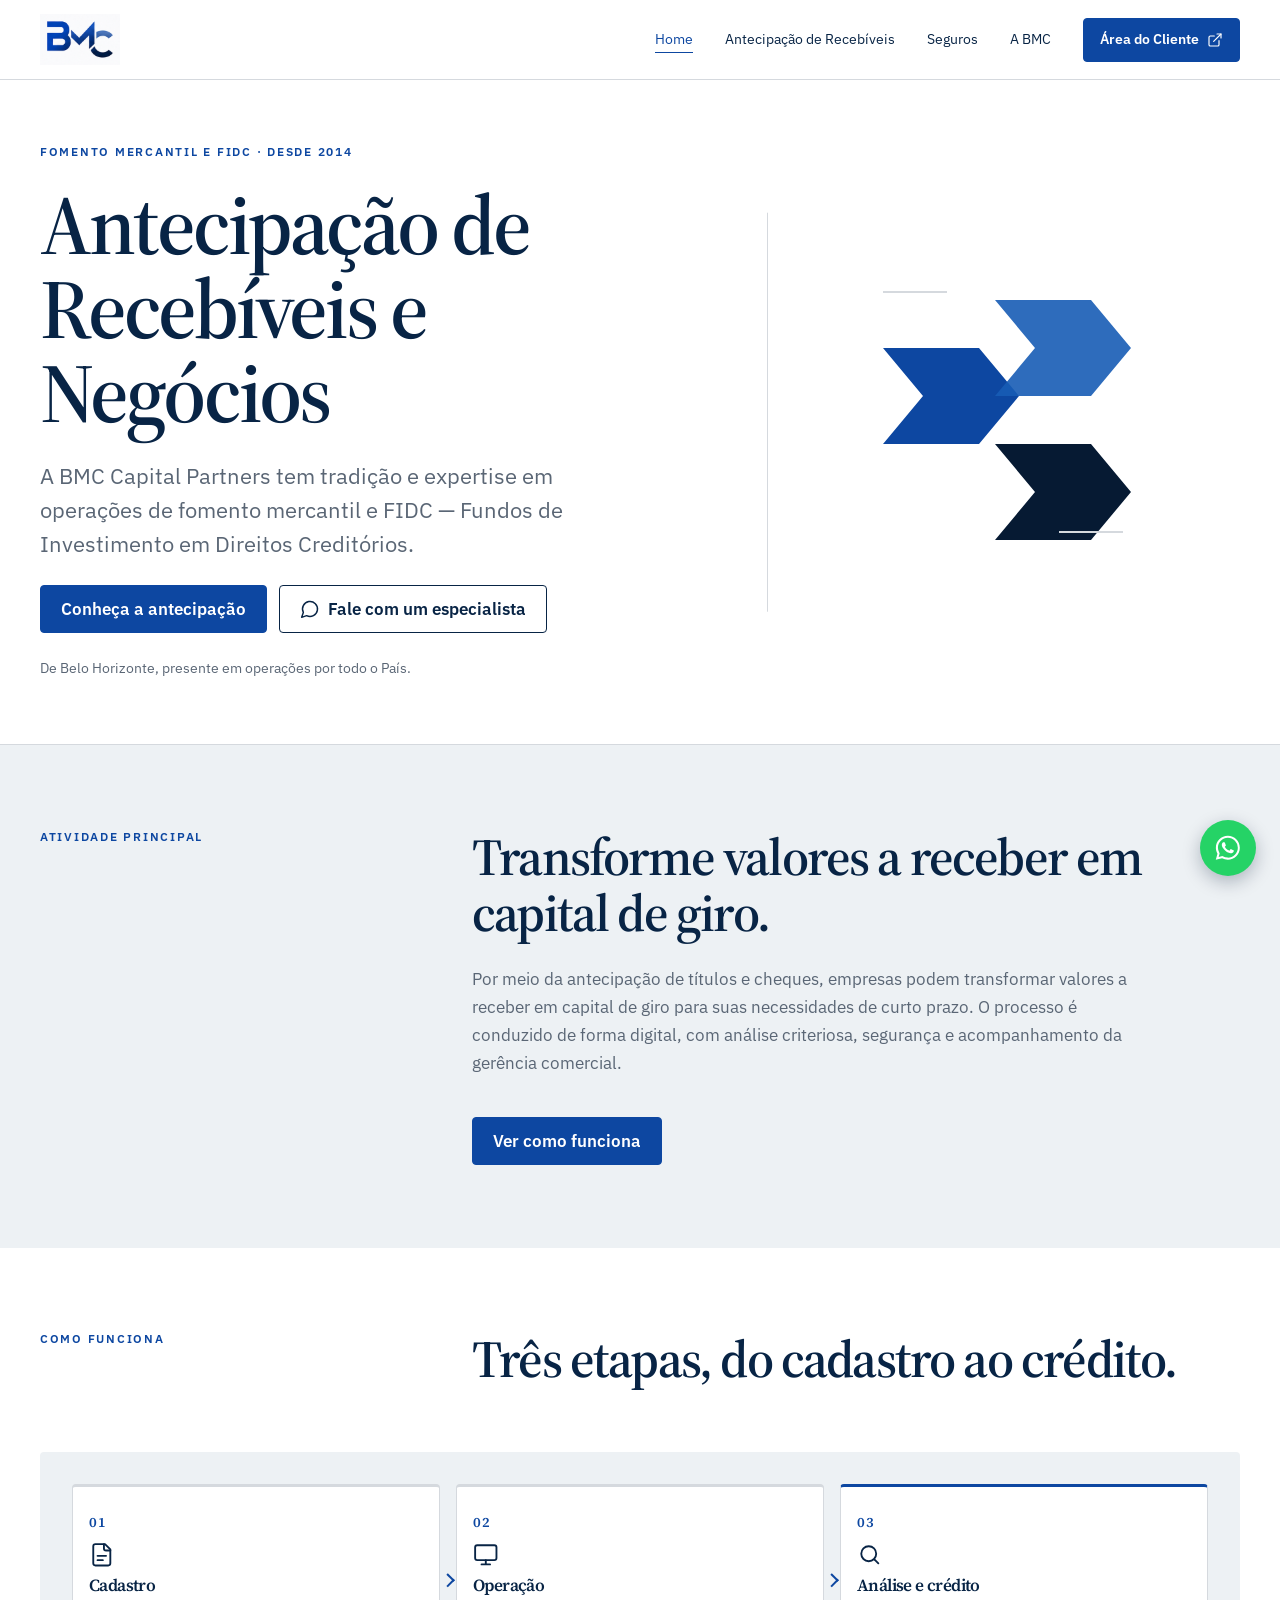
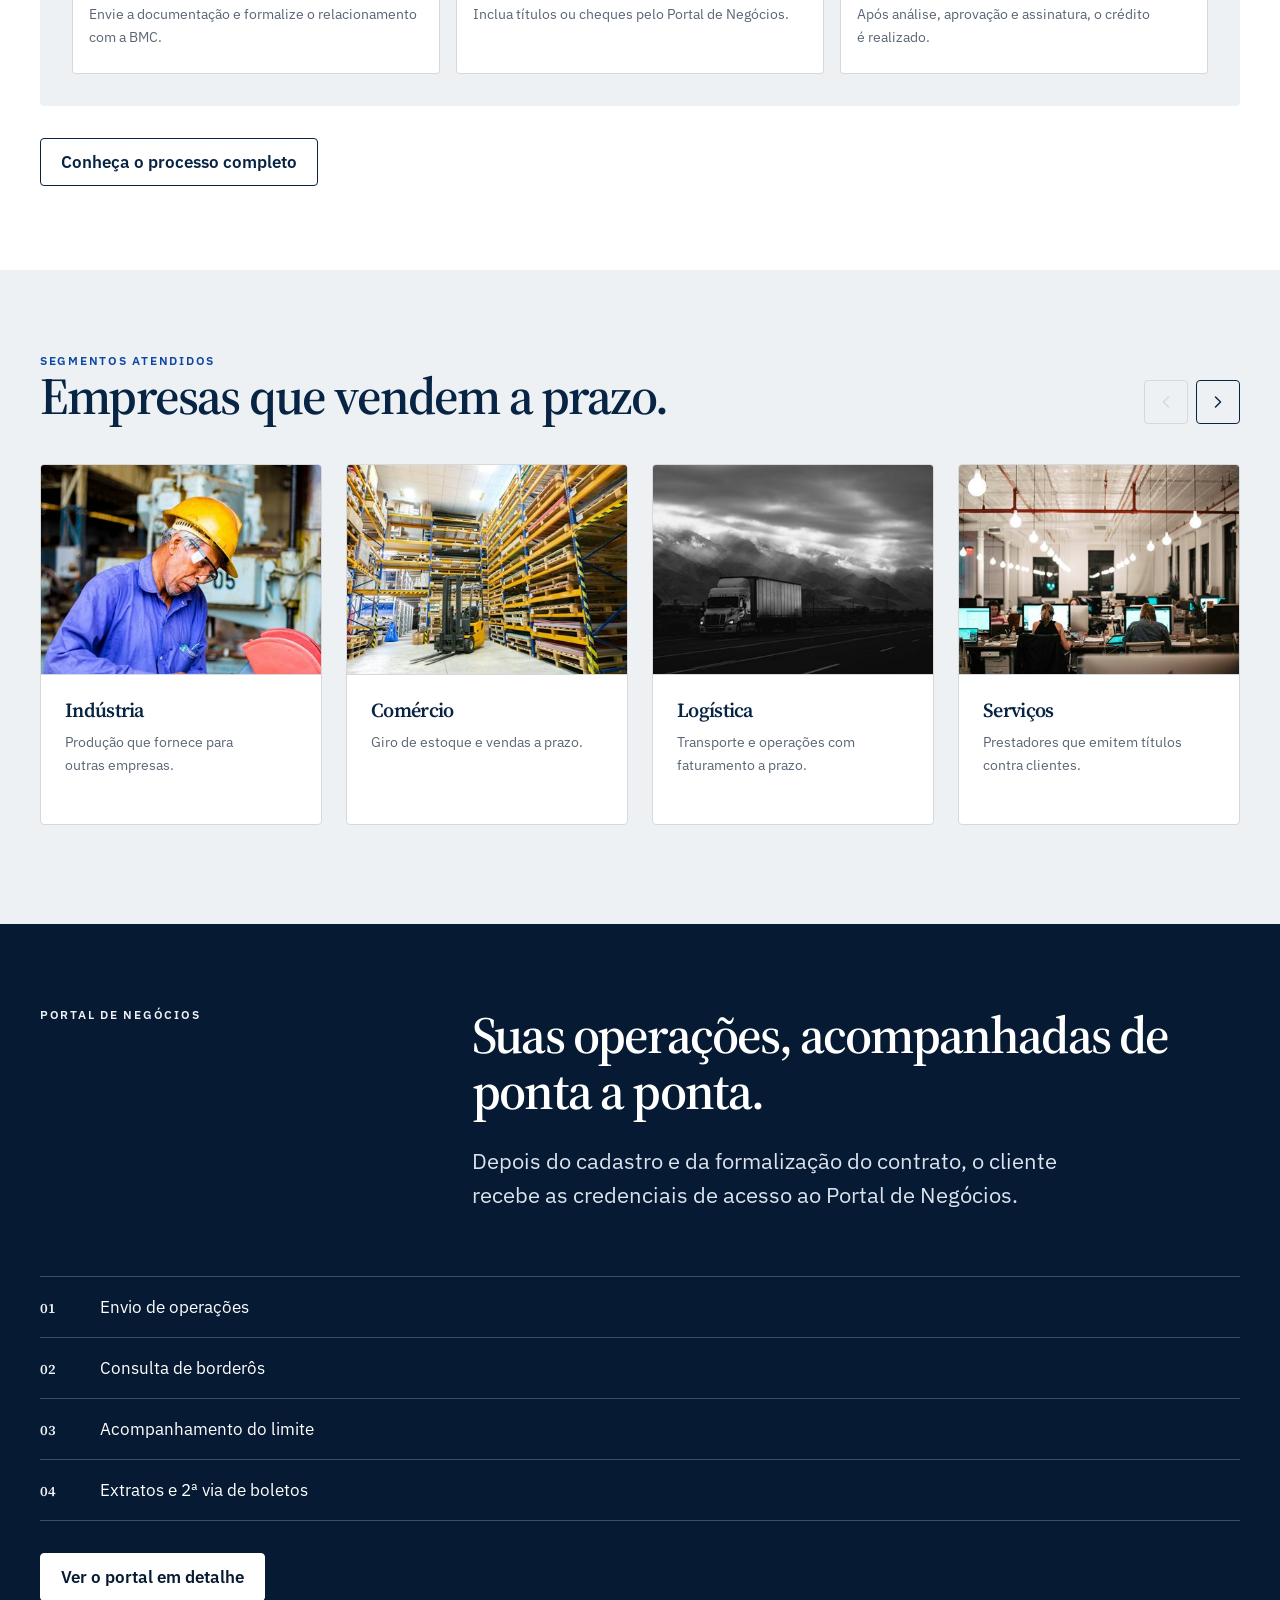
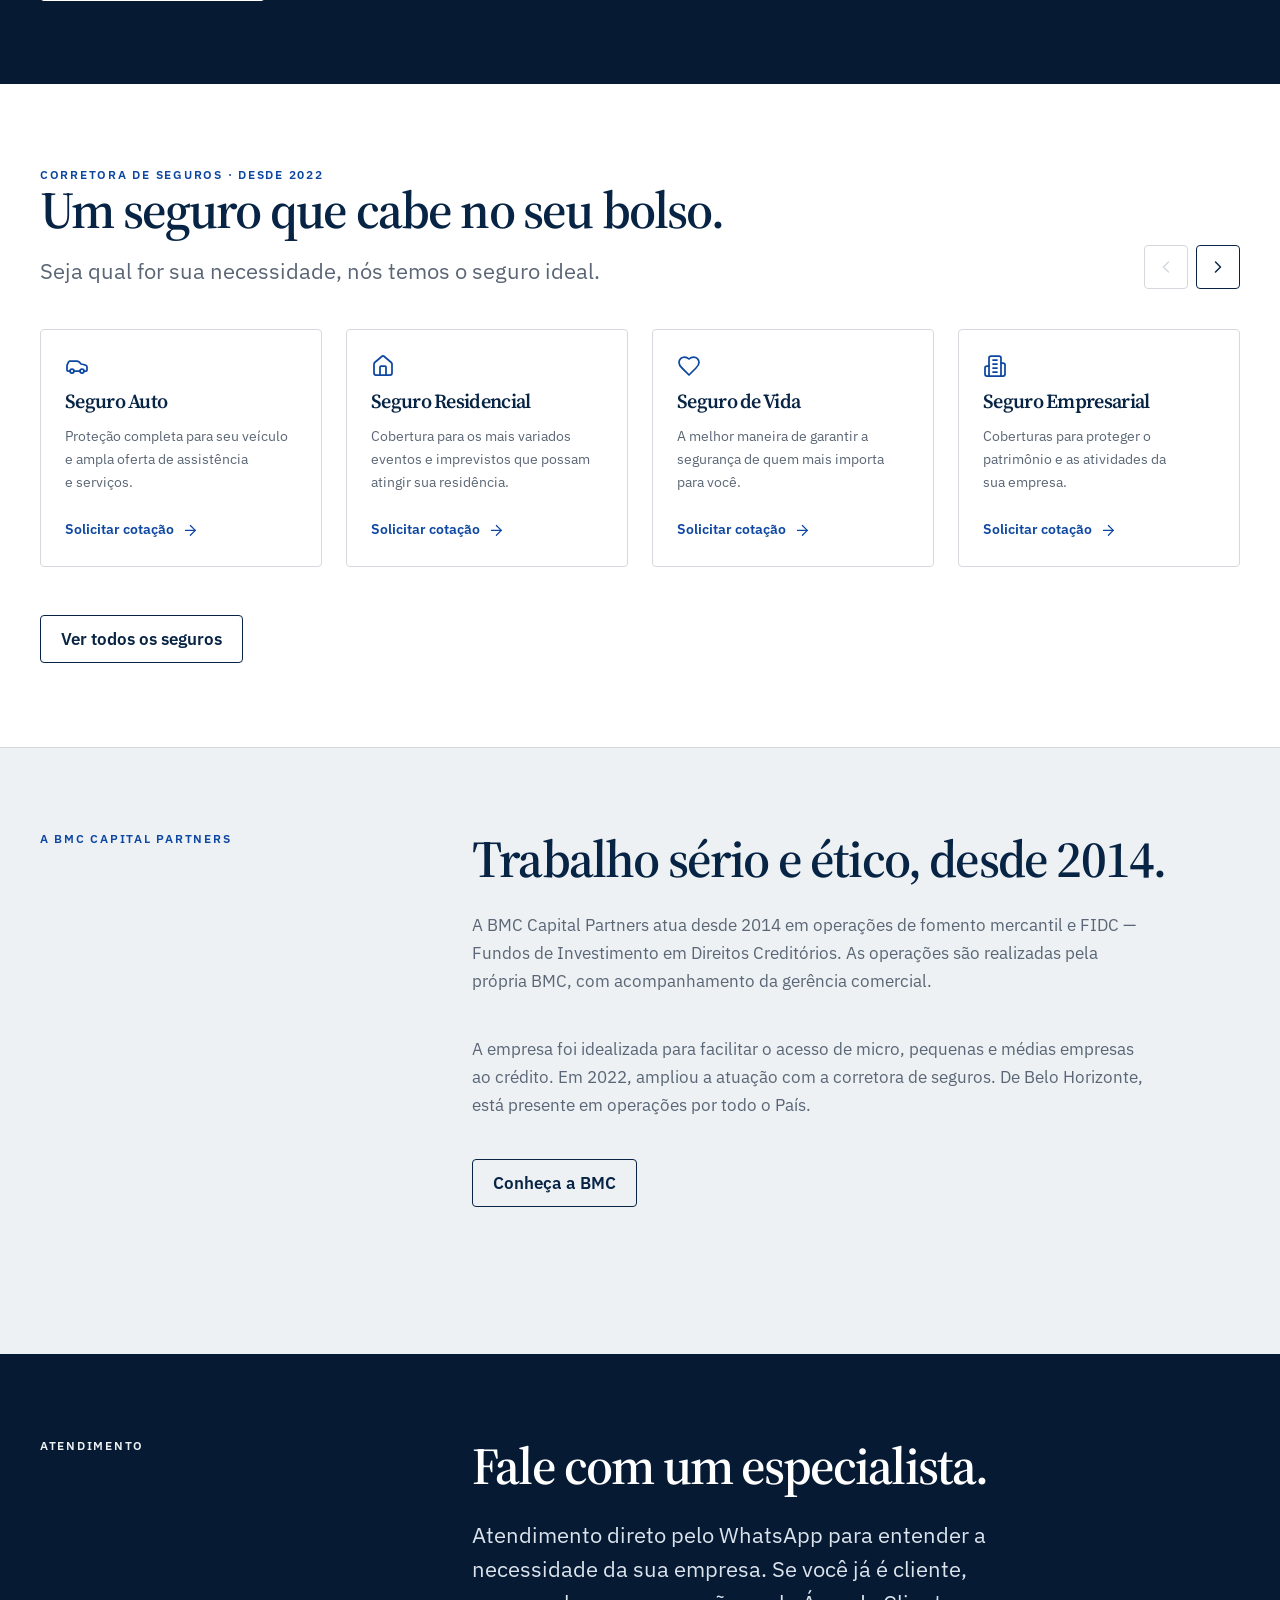
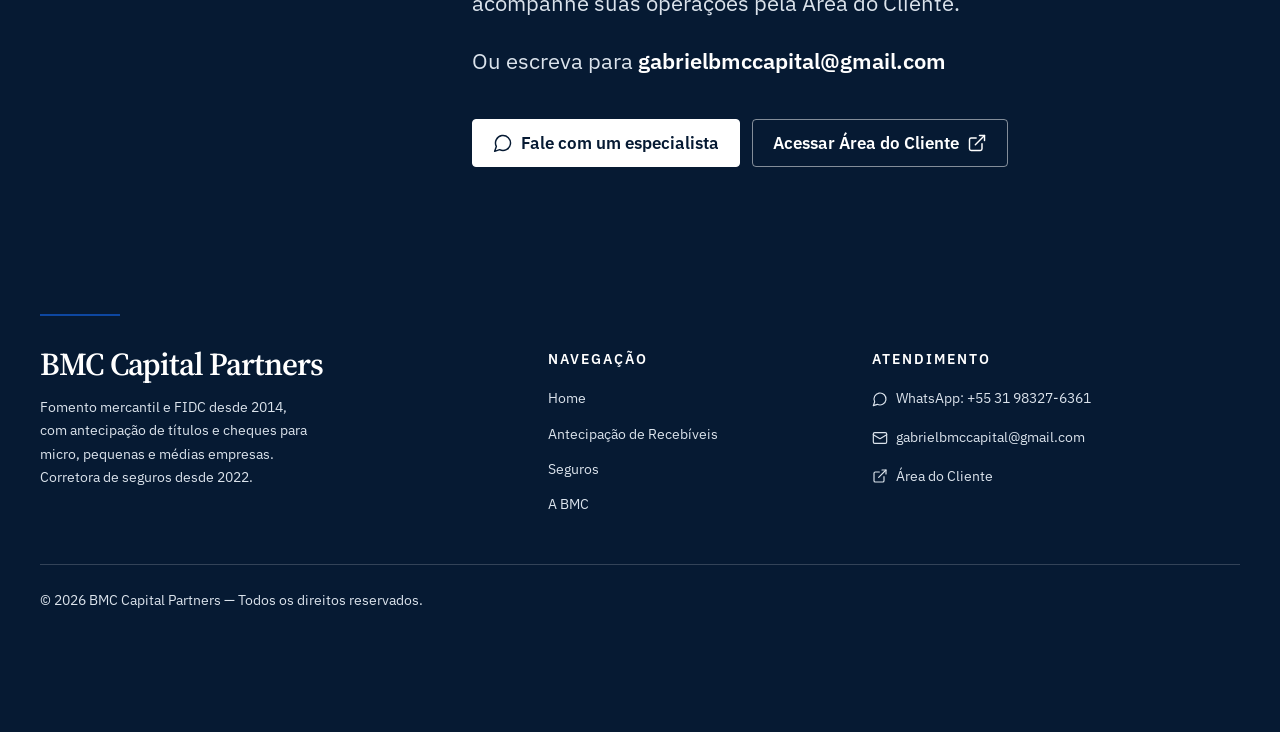
==== public/index.html @ e32be800 "refactor: remove 124 regras de CSS sem uso Remove regras cujos seletores so usam classes ausentes do" ====
<!doctype html>
<html lang="pt-BR">
<head>
  <meta charset="utf-8">
  <meta name="viewport" content="width=device-width, initial-scale=1">
  <title>BMC Capital Partners — Antecipação de Recebíveis e Seguros</title>
  <meta name="description" content="A BMC Capital Partners atua desde 2014 em fomento mercantil e FIDC. Antecipe títulos e cheques e transforme valores a receber em capital de giro, com processo digital e análise criteriosa.">
  <meta name="theme-color" content="#061A33">
  <link rel="canonical" href="https://bmccapital.com.br/">
  <meta property="og:site_name" content="BMC Capital Partners">
  <meta property="og:type" content="website">
  <meta property="og:locale" content="pt_BR">
  <meta property="og:title" content="BMC Capital Partners — Antecipação de Recebíveis e Seguros">
  <meta property="og:description" content="Antecipação de títulos e cheques para transformar valores a receber em capital de giro, com processo digital e análise criteriosa.">
  <meta property="og:url" content="https://bmccapital.com.br/">
  <link rel="icon" href="/assets/images/favicon/favicon.ico" sizes="48x48">
  <link rel="icon" type="image/png" sizes="32x32" href="/assets/images/favicon/favicon-32x32.png">
  <link rel="icon" type="image/png" sizes="16x16" href="/assets/images/favicon/favicon-16x16.png">
  <link rel="apple-touch-icon" href="/assets/images/favicon/apple-touch-icon.png">
  <link rel="manifest" href="/assets/images/favicon/site.webmanifest">
  <link rel="preconnect" href="https://fonts.googleapis.com">
  <link rel="preconnect" href="https://fonts.gstatic.com" crossorigin>
  <link rel="stylesheet" href="https://fonts.googleapis.com/css2?family=IBM+Plex+Sans:wght@400;500;600&family=Source+Serif+4:opsz,wght@8..60,400;8..60,500;8..60,600&display=swap">
  <link rel="stylesheet" href="/assets/css/styles.css?v=af0aa97b">
  <script src="/assets/js/main.js?v=b581f26b" defer></script>
</head>
<body>
  <a class="pular-link" href="#conteudo">Pular para o conteúdo</a>

  <header class="bmc-header">
    <div class="bmc-container bmc-header__inner">
      <a class="bmc-header__logo" href="/">
        <img src="/assets/images/bmc-logo.png" alt="BMC Capital Partners — página inicial" width="245" height="156">
      </a>
      <button class="bmc-menu-toggle" type="button" aria-expanded="false" aria-controls="menu-principal">
        <svg class="bmc-icon bmc-icon--menu" viewBox="0 0 24 24" aria-hidden="true"><path d="M4 6h16"/><path d="M4 12h16"/><path d="M4 18h16"/></svg>
        <svg class="bmc-icon bmc-icon--fechar" viewBox="0 0 24 24" aria-hidden="true"><path d="M18 6 6 18"/><path d="m6 6 12 12"/></svg>
        Menu
      </button>
      <nav class="bmc-nav" id="menu-principal" aria-label="Navegação principal">
        <ul>
          <li><a class="bmc-nav__link" href="/" aria-current="page">Home</a></li>
          <li><a class="bmc-nav__link" href="/antecipacao-de-recebiveis">Antecipação de Recebíveis</a></li>
          <li><a class="bmc-nav__link" href="/corretora-seguros">Seguros</a></li>
          <li><a class="bmc-nav__link" href="/quem-somos">A BMC</a></li>
        </ul>
        <a class="bmc-button bmc-button--small" href="https://www.difactweb.com.br/difactwebV1/#/290/350/login" target="_blank" rel="noopener noreferrer">
          Área do Cliente
          <svg class="bmc-icon" viewBox="0 0 24 24" aria-hidden="true" style="width:1rem;height:1rem"><path d="M15 3h6v6"/><path d="M10 14 21 3"/><path d="M18 13v6a2 2 0 0 1-2 2H5a2 2 0 0 1-2-2V8a2 2 0 0 1 2-2h6"/></svg>
          <span class="sr-only">(abre em nova guia — sistema externo DiFactWeb)</span>
        </a>
      </nav>
    </div>
  </header>

  <main id="conteudo">

    <!-- 1. Hero -->
    <section class="bmc-hero bmc-hero--tipografico" aria-labelledby="titulo-hero">
      <div class="bmc-container">
        <div class="bmc-hero__grid">
          <div class="bmc-hero__copy">
            <p class="bmc-eyebrow">Fomento mercantil e FIDC · desde 2014</p>
            <h1 class="bmc-display" id="titulo-hero">Antecipação de Recebíveis e Negócios</h1>
            <p class="bmc-lead">
              A BMC Capital Partners tem tradição e expertise em operações de fomento
              mercantil e FIDC — Fundos de Investimento em Direitos Creditórios.
            </p>
            <div class="bmc-actions">
              <a class="bmc-button" href="/antecipacao-de-recebiveis">Conheça a antecipação</a>
              <a class="bmc-button bmc-button--secondary" href="https://wa.me/5531983276361?text=Ol%C3%A1%2C%20vim%20pelo%20site%20da%20BMC%20Capital%20Partners%20e%20gostaria%20de%20falar%20com%20um%20especialista." target="_blank" rel="noopener noreferrer">
                <svg class="bmc-icon bmc-button__icon" viewBox="0 0 24 24" aria-hidden="true"><path d="M7.9 20A9 9 0 1 0 4 16.1L2 22Z"/></svg>
                Fale com um especialista
                <span class="sr-only">(abre em nova guia — WhatsApp)</span>
              </a>
            </div>
            <p class="bmc-hero__note">De Belo Horizonte, presente em operações por todo o País.</p>
          </div>

          <div class="bmc-hero__marca" aria-hidden="true">
            <svg viewBox="0 0 320 320" fill="none" xmlns="http://www.w3.org/2000/svg">
              <path d="M40 96h96l40 48-40 48H40l40-48z" fill="#0d47a1"/>
              <path d="M152 48h96l40 48-40 48h-96l40-48z" fill="#185db5" opacity=".9"/>
              <path d="M152 192h96l40 48-40 48h-96l40-48z" fill="#061a33"/>
              <path d="M40 40h64" stroke="#d5d9de" stroke-width="2"/>
              <path d="M216 280h64" stroke="#d5d9de" stroke-width="2"/>
            </svg>
          </div>
        </div>
      </div>
    </section>

    <!-- 3. Apresentação principal da antecipação -->
    <section class="bmc-section bmc-section--paper" aria-labelledby="titulo-antecipacao">
      <div class="bmc-container">
        <div class="bmc-section__intro bmc-anima" style="margin-bottom:0">
          <p class="bmc-eyebrow">Atividade principal</p>
          <div>
            <h2 class="bmc-title" id="titulo-antecipacao">Transforme valores a receber em capital de giro.</h2>
            <p class="bmc-copy">
              Por meio da antecipação de títulos e cheques, empresas podem transformar
              valores a receber em capital de giro para suas necessidades de curto prazo.
              O processo é conduzido de forma digital, com análise criteriosa, segurança
              e acompanhamento da gerência comercial.
            </p>
            <div class="bmc-actions" style="margin-top: var(--bmc-space-4)">
              <a class="bmc-button" href="/antecipacao-de-recebiveis">Ver como funciona</a>
            </div>
          </div>
        </div>
      </div>
    </section>

    <!-- 4. Como funciona, em três etapas -->
    <section class="bmc-section" aria-labelledby="titulo-como">
      <div class="bmc-container">
        <div class="bmc-section__intro">
          <p class="bmc-eyebrow">Como funciona</p>
          <div>
            <h2 class="bmc-title" id="titulo-como">Três etapas, do cadastro ao crédito.</h2>
          </div>
        </div>

        <ol class="bmc-fluxo bmc-fluxo--tres bmc-anima">
          <li class="bmc-fluxo__etapa">
            <span class="bmc-fluxo__num">01</span>
            <svg class="bmc-icon" viewBox="0 0 24 24" aria-hidden="true"><path d="M14 2v4a2 2 0 0 0 2 2h4"/><path d="M15 2H6a2 2 0 0 0-2 2v16a2 2 0 0 0 2 2h12a2 2 0 0 0 2-2V7z"/><path d="M8 13h8M8 17h5"/></svg>
            <h3>Cadastro</h3>
            <p>Envie a documentação e formalize o relacionamento com a BMC.</p>
          </li>
          <li class="bmc-fluxo__etapa">
            <span class="bmc-fluxo__num">02</span>
            <svg class="bmc-icon" viewBox="0 0 24 24" aria-hidden="true"><rect width="20" height="14" x="2" y="3" rx="2"/><path d="M8 21h8M12 17v4"/></svg>
            <h3>Operação</h3>
            <p>Inclua títulos ou cheques pelo Portal de Negócios.</p>
          </li>
          <li class="bmc-fluxo__etapa">
            <span class="bmc-fluxo__num">03</span>
            <svg class="bmc-icon" viewBox="0 0 24 24" aria-hidden="true"><circle cx="11" cy="11" r="7"/><path d="m20 20-3.5-3.5"/></svg>
            <h3>Análise e crédito</h3>
            <p>Após análise, aprovação e assinatura, o crédito é realizado.</p>
          </li>
        </ol>

        <div class="bmc-actions bmc-anima bmc-anima--d1" style="margin-top: var(--bmc-space-8)">
          <a class="bmc-button bmc-button--secondary" href="/antecipacao-de-recebiveis">Conheça o processo completo</a>
        </div>
      </div>
    </section>

    <!-- 5. Segmentos atendidos -->
    <section class="bmc-section bmc-section--mist" aria-labelledby="titulo-segmentos">
      <div class="bmc-container">
        <div class="bmc-carrossel" data-carrossel>
          <div class="bmc-carrossel__topo">
            <div>
              <p class="bmc-eyebrow">Segmentos atendidos</p>
              <h2 class="bmc-title" id="titulo-segmentos">Empresas que vendem a prazo.</h2>
            </div>
            <div class="bmc-carrossel__controles">
              <button class="bmc-carrossel__btn" type="button" data-carrossel-anterior aria-label="Segmentos anteriores">
                <svg class="bmc-icon" viewBox="0 0 24 24" aria-hidden="true"><path d="m15 18-6-6 6-6"/></svg>
              </button>
              <button class="bmc-carrossel__btn" type="button" data-carrossel-proximo aria-label="Próximos segmentos">
                <svg class="bmc-icon" viewBox="0 0 24 24" aria-hidden="true"><path d="m9 18 6-6-6-6"/></svg>
              </button>
            </div>
          </div>

          <ul class="bmc-carrossel__trilho" tabindex="0" aria-label="Segmentos atendidos, lista rolável">
            <li class="bmc-segmento">
              <div class="bmc-segmento__arte">
                <img src="/assets/images/site/seg-industria-400.jpg"
                     srcset="/assets/images/site/seg-industria-400.jpg 400w,
                         /assets/images/site/seg-industria-800.jpg 800w"
                     sizes="(max-width: 800px) 78vw, 22vw"
                     alt="Operário esmerilhando uma peça metálica em uma indústria."
                     width="400" height="300" loading="lazy" decoding="async">
              </div>
              <div class="bmc-segmento__texto">
                <h3>Indústria</h3>
                <p>Produção que fornece para outras empresas.</p>
              </div>
            </li>
            <li class="bmc-segmento">
              <div class="bmc-segmento__arte">
                <img src="/assets/images/site/seg-comercio-400.jpg"
                     srcset="/assets/images/site/seg-comercio-400.jpg 400w,
                         /assets/images/site/seg-comercio-800.jpg 800w"
                     sizes="(max-width: 800px) 78vw, 22vw"
                     alt="Galpão com paletes organizados em prateleiras."
                     width="400" height="300" loading="lazy" decoding="async">
              </div>
              <div class="bmc-segmento__texto">
                <h3>Comércio</h3>
                <p>Giro de estoque e vendas a prazo.</p>
              </div>
            </li>
            <li class="bmc-segmento">
              <div class="bmc-segmento__arte">
                <img src="/assets/images/site/seg-logistica-400.jpg"
                     srcset="/assets/images/site/seg-logistica-400.jpg 400w,
                         /assets/images/site/seg-logistica-800.jpg 800w"
                     sizes="(max-width: 800px) 78vw, 22vw"
                     alt="Caminhão de carga em rodovia."
                     width="400" height="300" loading="lazy" decoding="async">
              </div>
              <div class="bmc-segmento__texto">
                <h3>Logística</h3>
                <p>Transporte e operações com faturamento a prazo.</p>
              </div>
            </li>
            <li class="bmc-segmento">
              <div class="bmc-segmento__arte">
                <img src="/assets/images/site/seg-servicos-400.jpg"
                     srcset="/assets/images/site/seg-servicos-400.jpg 400w,
                         /assets/images/site/seg-servicos-800.jpg 800w"
                     sizes="(max-width: 800px) 78vw, 22vw"
                     alt="Equipe trabalhando em um escritório aberto."
                     width="400" height="300" loading="lazy" decoding="async">
              </div>
              <div class="bmc-segmento__texto">
                <h3>Serviços</h3>
                <p>Prestadores que emitem títulos contra clientes.</p>
              </div>
            </li>
            <li class="bmc-segmento">
              <div class="bmc-segmento__arte">
                <img src="/assets/images/site/seg-agronegocio-400.jpg"
                     srcset="/assets/images/site/seg-agronegocio-400.jpg 400w,
                         /assets/images/site/seg-agronegocio-800.jpg 800w"
                     sizes="(max-width: 800px) 78vw, 22vw"
                     alt="Trator diante de silos de armazenagem de grãos."
                     width="400" height="300" loading="lazy" decoding="async">
              </div>
              <div class="bmc-segmento__texto">
                <h3>Agronegócio</h3>
                <p>Empresas do agronegócio que operam com vendas e recebimentos a prazo.</p>
              </div>
            </li>
          </ul>
        </div>
      </div>
    </section>

    <!-- 6. Portal de Negócios -->
    <section class="bmc-section bmc-section--dark" aria-labelledby="titulo-portal">
      <div class="bmc-container">
        <div class="bmc-section__intro">
          <p class="bmc-eyebrow bmc-eyebrow--on-dark">Portal de Negócios</p>
          <div>
            <h2 class="bmc-title" id="titulo-portal">Suas operações, acompanhadas de ponta a ponta.</h2>
            <p class="bmc-lead">
              Depois do cadastro e da formalização do contrato, o cliente recebe as
              credenciais de acesso ao Portal de Negócios.
            </p>
          </div>
        </div>

        <ol class="bmc-portal-lista bmc-anima">
          <li>Envio de operações</li>
          <li>Consulta de borderôs</li>
          <li>Acompanhamento do limite</li>
          <li>Extratos e 2ª via de boletos</li>
        </ol>

        <div class="bmc-actions bmc-anima bmc-anima--d1" style="margin-top: var(--bmc-space-8)">
          <a class="bmc-button bmc-button--on-dark" href="/antecipacao-de-recebiveis">Ver o portal em detalhe</a>
        </div>
      </div>
    </section>

    <!-- 7. Seguros -->
    <section class="bmc-section" aria-labelledby="titulo-seguros">
      <div class="bmc-container">
        <div class="bmc-carrossel" data-carrossel>
          <div class="bmc-carrossel__topo">
            <div>
              <p class="bmc-eyebrow">Corretora de Seguros · desde 2022</p>
              <h2 class="bmc-title" id="titulo-seguros">Um seguro que cabe no seu bolso.</h2>
              <p class="bmc-lead" style="margin-top: var(--bmc-space-4)">
                Seja qual for sua necessidade, nós temos o seguro ideal.
              </p>
            </div>
            <div class="bmc-carrossel__controles">
              <button class="bmc-carrossel__btn" type="button" data-carrossel-anterior aria-label="Seguros anteriores">
                <svg class="bmc-icon" viewBox="0 0 24 24" aria-hidden="true"><path d="m15 18-6-6 6-6"/></svg>
              </button>
              <button class="bmc-carrossel__btn" type="button" data-carrossel-proximo aria-label="Próximos seguros">
                <svg class="bmc-icon" viewBox="0 0 24 24" aria-hidden="true"><path d="m9 18 6-6-6-6"/></svg>
              </button>
            </div>
          </div>

          <ul class="bmc-carrossel__trilho" tabindex="0" aria-label="Modalidades de seguro, lista rolável">
            <li class="bmc-seguro">
              <svg class="bmc-icon" viewBox="0 0 24 24" aria-hidden="true"><path d="M19 17h2c.6 0 1-.4 1-1v-3c0-.9-.7-1.7-1.5-1.9C18.7 10.6 16 10 16 10s-1.3-1.4-2.2-2.3c-.5-.4-1.1-.7-1.8-.7H5c-.6 0-1.1.4-1.4.9l-1.4 2.9A3.7 3.7 0 0 0 2 12v4c0 .6.4 1 1 1h2"/><circle cx="7" cy="17" r="2"/><path d="M9 17h6"/><circle cx="17" cy="17" r="2"/></svg>
              <h3>Seguro Auto</h3>
              <p>Proteção completa para seu veículo e ampla oferta de assistência e serviços.</p>
              <a class="bmc-link" href="https://wa.me/5531983276361?text=Ol%C3%A1%2C%20vim%20pela%20p%C3%A1gina%20de%20Seguros%20da%20BMC%20Capital%20Partners%20e%20gostaria%20de%20solicitar%20uma%20cota%C3%A7%C3%A3o%20de%20Seguro%20Auto." target="_blank" rel="noopener noreferrer">
                Solicitar cotação
                <svg class="bmc-icon" viewBox="0 0 24 24" aria-hidden="true" style="width:1.05rem;height:1.05rem"><path d="M5 12h14"/><path d="m12 5 7 7-7 7"/></svg>
                <span class="sr-only">de Seguro Auto (abre em nova guia — WhatsApp)</span>
              </a>
            </li>
            <li class="bmc-seguro">
              <svg class="bmc-icon" viewBox="0 0 24 24" aria-hidden="true"><path d="M15 21v-8a1 1 0 0 0-1-1h-4a1 1 0 0 0-1 1v8"/><path d="M3 10a2 2 0 0 1 .709-1.528l7-5.999a2 2 0 0 1 2.582 0l7 5.999A2 2 0 0 1 21 10v9a2 2 0 0 1-2 2H5a2 2 0 0 1-2-2z"/></svg>
              <h3>Seguro Residencial</h3>
              <p>Cobertura para os mais variados eventos e imprevistos que possam atingir sua residência.</p>
              <a class="bmc-link" href="https://wa.me/5531983276361?text=Ol%C3%A1%2C%20vim%20pela%20p%C3%A1gina%20de%20Seguros%20da%20BMC%20Capital%20Partners%20e%20gostaria%20de%20solicitar%20uma%20cota%C3%A7%C3%A3o%20de%20Seguro%20Residencial." target="_blank" rel="noopener noreferrer">
                Solicitar cotação
                <svg class="bmc-icon" viewBox="0 0 24 24" aria-hidden="true" style="width:1.05rem;height:1.05rem"><path d="M5 12h14"/><path d="m12 5 7 7-7 7"/></svg>
                <span class="sr-only">de Seguro Residencial (abre em nova guia — WhatsApp)</span>
              </a>
            </li>
            <li class="bmc-seguro">
              <svg class="bmc-icon" viewBox="0 0 24 24" aria-hidden="true"><path d="M19 14c1.49-1.46 3-3.21 3-5.5A5.5 5.5 0 0 0 16.5 3c-1.76 0-3 .5-4.5 2-1.5-1.5-2.74-2-4.5-2A5.5 5.5 0 0 0 2 8.5c0 2.3 1.5 4.05 3 5.5l7 7Z"/></svg>
              <h3>Seguro de Vida</h3>
              <p>A melhor maneira de garantir a segurança de quem mais importa para você.</p>
              <a class="bmc-link" href="https://wa.me/5531983276361?text=Ol%C3%A1%2C%20vim%20pela%20p%C3%A1gina%20de%20Seguros%20da%20BMC%20Capital%20Partners%20e%20gostaria%20de%20solicitar%20uma%20cota%C3%A7%C3%A3o%20de%20Seguro%20de%20Vida." target="_blank" rel="noopener noreferrer">
                Solicitar cotação
                <svg class="bmc-icon" viewBox="0 0 24 24" aria-hidden="true" style="width:1.05rem;height:1.05rem"><path d="M5 12h14"/><path d="m12 5 7 7-7 7"/></svg>
                <span class="sr-only">de Seguro de Vida (abre em nova guia — WhatsApp)</span>
              </a>
            </li>
            <li class="bmc-seguro">
              <svg class="bmc-icon" viewBox="0 0 24 24" aria-hidden="true"><path d="M6 22V4a2 2 0 0 1 2-2h8a2 2 0 0 1 2 2v18Z"/><path d="M6 12H4a2 2 0 0 0-2 2v6a2 2 0 0 0 2 2h2"/><path d="M18 9h2a2 2 0 0 1 2 2v9a2 2 0 0 1-2 2h-2"/><path d="M10 6h4M10 10h4M10 14h4M10 18h4"/></svg>
              <h3>Seguro Empresarial</h3>
              <p>Coberturas para proteger o patrimônio e as atividades da sua empresa.</p>
              <a class="bmc-link" href="https://wa.me/5531983276361?text=Ol%C3%A1%2C%20vim%20pela%20p%C3%A1gina%20de%20Seguros%20da%20BMC%20Capital%20Partners%20e%20gostaria%20de%20solicitar%20uma%20cota%C3%A7%C3%A3o%20de%20Seguro%20Empresarial." target="_blank" rel="noopener noreferrer">
                Solicitar cotação
                <svg class="bmc-icon" viewBox="0 0 24 24" aria-hidden="true" style="width:1.05rem;height:1.05rem"><path d="M5 12h14"/><path d="m12 5 7 7-7 7"/></svg>
                <span class="sr-only">de Seguro Empresarial (abre em nova guia — WhatsApp)</span>
              </a>
            </li>
            <li class="bmc-seguro">
              <svg class="bmc-icon" viewBox="0 0 24 24" aria-hidden="true"><path d="M17.8 19.2 16 11l3.5-3.5C21 6 21.5 4 21 3c-1-.5-3 0-4.5 1.5L13 8 4.8 6.2c-.5-.1-.9.1-1.1.5l-.3.5c-.2.5-.1 1 .3 1.3L9 12l-2 3H4l-1 1 3 2 2 3 1-1v-3l3-2 3.5 5.3c.3.4.8.5 1.3.3l.5-.2c.4-.3.6-.7.5-1.2z"/></svg>
              <h3>Seguro Viagem</h3>
              <p>Garantia de tranquilidade para aquele momento tão planejado, seja a trabalho ou lazer.</p>
              <a class="bmc-link" href="https://wa.me/5531983276361?text=Ol%C3%A1%2C%20vim%20pela%20p%C3%A1gina%20de%20Seguros%20da%20BMC%20Capital%20Partners%20e%20gostaria%20de%20solicitar%20uma%20cota%C3%A7%C3%A3o%20de%20Seguro%20Viagem." target="_blank" rel="noopener noreferrer">
                Solicitar cotação
                <svg class="bmc-icon" viewBox="0 0 24 24" aria-hidden="true" style="width:1.05rem;height:1.05rem"><path d="M5 12h14"/><path d="m12 5 7 7-7 7"/></svg>
                <span class="sr-only">de Seguro Viagem (abre em nova guia — WhatsApp)</span>
              </a>
            </li>
            <li class="bmc-seguro">
              <svg class="bmc-icon" viewBox="0 0 24 24" aria-hidden="true"><path d="M11 17h3v2a1 1 0 0 0 1 1h2a1 1 0 0 0 1-1v-3a3.16 3.16 0 0 0 2-2h1a1 1 0 0 0 1-1v-2a1 1 0 0 0-1-1h-1a5 5 0 0 0-2-3.5V4.5a.5.5 0 0 0-.5-.5 4.9 4.9 0 0 0-3 1.5A6.6 6.6 0 0 0 13 5c-4.5 0-7 2.5-7 6a6.2 6.2 0 0 0 1 3.5V17a1 1 0 0 0 1 1h2a1 1 0 0 0 1-1z"/><path d="M16 10h.01"/><path d="M2 8v1a2 2 0 0 0 2 2h1"/></svg>
              <h3>Previdência Privada</h3>
              <p>Planejamento financeiro para um futuro tranquilo ou para atingir aquele grande objetivo pessoal.</p>
              <a class="bmc-link" href="https://wa.me/5531983276361?text=Ol%C3%A1%2C%20vim%20pela%20p%C3%A1gina%20de%20Seguros%20da%20BMC%20Capital%20Partners%20e%20gostaria%20de%20solicitar%20uma%20cota%C3%A7%C3%A3o%20de%20Previd%C3%AAncia%20Privada." target="_blank" rel="noopener noreferrer">
                Solicitar cotação
                <svg class="bmc-icon" viewBox="0 0 24 24" aria-hidden="true" style="width:1.05rem;height:1.05rem"><path d="M5 12h14"/><path d="m12 5 7 7-7 7"/></svg>
                <span class="sr-only">de Previdência Privada (abre em nova guia — WhatsApp)</span>
              </a>
            </li>
          </ul>

          <div class="bmc-actions" style="margin-top: var(--bmc-space-8)">
            <a class="bmc-button bmc-button--secondary" href="/corretora-seguros">Ver todos os seguros</a>
          </div>
        </div>
      </div>
    </section>

    <!-- 8. A BMC Capital Partners -->
    <section class="bmc-section bmc-section--paper bmc-section--bordered" aria-labelledby="titulo-bmc">
      <div class="bmc-container">
        <div class="bmc-section__intro">
          <p class="bmc-eyebrow">A BMC Capital Partners</p>
          <div>
            <h2 class="bmc-title" id="titulo-bmc">Trabalho sério e ético, desde 2014.</h2>
            <p class="bmc-copy">
              A BMC Capital Partners atua desde 2014 em operações de fomento mercantil e
              FIDC — Fundos de Investimento em Direitos Creditórios. As operações são
              realizadas pela própria BMC, com acompanhamento da gerência comercial.
            </p>
            <p class="bmc-copy">
              A empresa foi idealizada para facilitar o acesso de micro, pequenas e médias
              empresas ao crédito. Em 2022, ampliou a atuação com a corretora de seguros.
              De Belo Horizonte, está presente em operações por todo o País.
            </p>
            <div class="bmc-actions" style="margin-top: var(--bmc-space-4)">
              <a class="bmc-button bmc-button--secondary" href="/quem-somos">Conheça a BMC</a>
            </div>
          </div>
        </div>
      </div>
    </section>

    <!-- 9. CTA final -->
    <section class="bmc-section bmc-section--dark" aria-labelledby="titulo-contato">
      <div class="bmc-container">
        <div class="bmc-section__intro" style="margin-bottom:0">
          <p class="bmc-eyebrow bmc-eyebrow--on-dark">Atendimento</p>
          <div>
            <h2 class="bmc-title" id="titulo-contato">Fale com um especialista.</h2>
            <p class="bmc-lead">
              Atendimento direto pelo WhatsApp para entender a necessidade da sua empresa.
              Se você já é cliente, acompanhe suas operações pela Área do Cliente.
            </p>
            <p class="bmc-lead">
              Ou escreva para
              <a class="bmc-link bmc-link--on-dark bmc-link--underlined" href="mailto:gabrielbmccapital@gmail.com">gabrielbmccapital@gmail.com</a>
            </p>
            <div class="bmc-actions" style="margin-top: var(--bmc-space-4)">
              <a class="bmc-button bmc-button--on-dark" href="https://wa.me/5531983276361?text=Ol%C3%A1%2C%20vim%20pelo%20site%20da%20BMC%20Capital%20Partners%20e%20gostaria%20de%20falar%20com%20um%20especialista." target="_blank" rel="noopener noreferrer">
                <svg class="bmc-icon bmc-button__icon" viewBox="0 0 24 24" aria-hidden="true"><path d="M7.9 20A9 9 0 1 0 4 16.1L2 22Z"/></svg>
                Fale com um especialista
                <span class="sr-only">(abre em nova guia — WhatsApp)</span>
              </a>
              <a class="bmc-button bmc-button--outline-on-dark" href="https://www.difactweb.com.br/difactwebV1/#/290/350/login" target="_blank" rel="noopener noreferrer">
                Acessar Área do Cliente
                <svg class="bmc-icon bmc-button__icon" viewBox="0 0 24 24" aria-hidden="true"><path d="M15 3h6v6"/><path d="M10 14 21 3"/><path d="M18 13v6a2 2 0 0 1-2 2H5a2 2 0 0 1-2-2V8a2 2 0 0 1 2-2h6"/></svg>
                <span class="sr-only">(abre em nova guia — sistema externo DiFactWeb)</span>
              </a>
            </div>
          </div>
        </div>
      </div>
    </section>
  </main>

  <footer class="bmc-footer">
    <div class="bmc-container">
      <div class="bmc-footer__rule" aria-hidden="true"></div>
      <div class="bmc-footer__grid">
        <div>
          <p class="bmc-footer__wordmark">BMC Capital Partners</p>
          <p class="bmc-footer__descricao">
            Fomento mercantil e FIDC desde 2014, com antecipação de títulos e cheques
            para micro, pequenas e médias empresas. Corretora de seguros desde 2022.
          </p>
        </div>
        <nav aria-label="Links do rodapé">
          <h2>Navegação</h2>
          <ul class="bmc-footer__list">
            <li><a href="/">Home</a></li>
            <li><a href="/antecipacao-de-recebiveis">Antecipação de Recebíveis</a></li>
            <li><a href="/corretora-seguros">Seguros</a></li>
            <li><a href="/quem-somos">A BMC</a></li>
          </ul>
        </nav>
        <div>
          <h2>Atendimento</h2>
          <ul class="bmc-footer__list">
            <li>
              <a href="https://wa.me/5531983276361?text=Ol%C3%A1%2C%20vim%20pelo%20site%20da%20BMC%20Capital%20Partners%20e%20gostaria%20de%20falar%20com%20um%20especialista." target="_blank" rel="noopener noreferrer">
                <svg class="bmc-icon" viewBox="0 0 24 24" aria-hidden="true" style="width:1rem;height:1rem"><path d="M7.9 20A9 9 0 1 0 4 16.1L2 22Z"/></svg>
                WhatsApp: +55 31 98327-6361
                <span class="sr-only">(abre em nova guia)</span>
              </a>
            </li>
                        <li>
              <a href="mailto:gabrielbmccapital@gmail.com">
                <svg class="bmc-icon" viewBox="0 0 24 24" aria-hidden="true" style="width:1rem;height:1rem"><rect width="20" height="16" x="2" y="4" rx="2"/><path d="m2 7 10 6 10-6"/></svg>
                gabrielbmccapital@gmail.com
              </a>
            </li><li>
              <a href="https://www.difactweb.com.br/difactwebV1/#/290/350/login" target="_blank" rel="noopener noreferrer">
                <svg class="bmc-icon" viewBox="0 0 24 24" aria-hidden="true" style="width:1rem;height:1rem"><path d="M15 3h6v6"/><path d="M10 14 21 3"/><path d="M18 13v6a2 2 0 0 1-2 2H5a2 2 0 0 1-2-2V8a2 2 0 0 1 2-2h6"/></svg>
                Área do Cliente
                <span class="sr-only">(abre em nova guia — sistema externo DiFactWeb)</span>
              </a>
            </li>
          </ul>
        </div>
      </div>
      <div class="bmc-footer__legal">
        <p>© <span data-ano>2026</span> BMC Capital Partners — Todos os direitos reservados.</p>
      </div>
    </div>
  </footer>
  <!-- Botão flutuante de WhatsApp (presente em todas as páginas) -->
  <a class="bmc-zap" href="https://wa.me/5531983276361?text=Ol%C3%A1%2C%20vim%20pelo%20site%20da%20BMC%20Capital%20Partners%20e%20gostaria%20de%20falar%20com%20um%20especialista."
     target="_blank" rel="noopener noreferrer"
     aria-label="Falar com um especialista pelo WhatsApp">
    <svg viewBox="0 0 32 32" aria-hidden="true" focusable="false"><path d="M16.04 3C8.9 3 3.1 8.8 3.1 15.94c0 2.28.6 4.5 1.74 6.46L3 29l6.77-1.77a12.9 12.9 0 0 0 6.27 1.6h.01c7.13 0 12.93-5.8 12.93-12.94C29 8.8 23.2 3 16.04 3Zm0 23.6h-.01a10.7 10.7 0 0 1-5.46-1.5l-.39-.23-4.02 1.05 1.07-3.92-.25-.4a10.65 10.65 0 0 1-1.63-5.66c0-5.93 4.83-10.75 10.76-10.75 2.87 0 5.57 1.12 7.6 3.15a10.68 10.68 0 0 1 3.15 7.61c0 5.93-4.83 10.75-10.82 10.75Zm5.9-8.05c-.32-.16-1.91-.94-2.2-1.05-.3-.11-.51-.16-.73.16-.21.32-.83 1.05-1.02 1.27-.19.21-.37.24-.69.08-.32-.16-1.36-.5-2.6-1.6-.96-.86-1.6-1.92-1.79-2.24-.19-.32-.02-.5.14-.66.15-.14.32-.37.48-.56.16-.19.21-.32.32-.53.11-.21.05-.4-.03-.56-.08-.16-.72-1.74-.99-2.38-.26-.62-.52-.54-.72-.55h-.62c-.21 0-.56.08-.85.4-.29.32-1.11 1.09-1.11 2.65s1.14 3.08 1.3 3.29c.16.21 2.24 3.42 5.43 4.8.76.33 1.35.52 1.81.67.76.24 1.45.21 2 .13.61-.09 1.91-.78 2.18-1.54.27-.76.27-1.4.19-1.54-.08-.13-.29-.21-.61-.37Z"/></svg>
  </a>
</body>
</html>
---- assets/css/styles.css ----
/* ============================================================
   BMC Capital — Site institucional V2
   Fundação visual traduzida do design system BMC Capital
   (claude-design-export) para HTML/CSS de produção.

   Os valores abaixo são cópia fiel dos tokens do design system.
   O site é autocontido: não importa nada de claude-design-export
   em tempo de execução.
   ============================================================ */

/* ============================================================
   1. TOKENS
   ============================================================ */
:root {
  /* --- Cor: marca --- */
  --bmc-navy-950: #061a33;
  --bmc-navy-900: #082445;
  --bmc-blue-700: #0d47a1;
  --bmc-blue-600: #185db5;

  /* --- Cor: neutros editoriais --- */
  --bmc-ink-900: #17202e;
  --bmc-slate-600: #5a6675;
  --bmc-stone-300: #d5d9de;
  --bmc-mist-100: #edf1f4;
  --bmc-white: #ffffff;
  --bmc-on-dark: #dbe3ec;

  /* --- Cor: aliases semânticos --- */
  --bmc-color-background: var(--bmc-white);
  --bmc-color-background-alt: var(--bmc-mist-100);
  --bmc-color-surface-dark: var(--bmc-navy-950);
  --bmc-color-text: var(--bmc-ink-900);
  --bmc-color-text-muted: var(--bmc-slate-600);
  --bmc-color-text-on-dark: var(--bmc-on-dark);
  --bmc-color-heading: var(--bmc-navy-900);
  --bmc-color-action: var(--bmc-blue-700);
  --bmc-color-action-hover: var(--bmc-blue-600);
  --bmc-color-border: var(--bmc-stone-300);
  --bmc-color-focus: var(--bmc-blue-700);

  /* --- Tipografia --- */
  --bmc-font-display: "Source Serif 4", Georgia, "Times New Roman", serif;
  --bmc-font-body: "IBM Plex Sans", "Segoe UI", Arial, sans-serif;

  --bmc-size-display: clamp(3rem, 7vw, 5.25rem);   /* 48 → 84px */
  --bmc-size-h1: clamp(2.5rem, 5.5vw, 4rem);       /* 40 → 64px */
  --bmc-size-h2: clamp(2rem, 4.5vw, 3.25rem);      /* 32 → 52px */
  --bmc-size-h3: clamp(1.4rem, 2.4vw, 1.875rem);   /* 22 → 30px */
  --bmc-size-lead: clamp(1.125rem, 1.8vw, 1.375rem); /* 18 → 22px */
  --bmc-size-body: 1.0625rem;                      /* 17px */
  --bmc-size-small: 0.875rem;                      /* 14px */
  --bmc-size-eyebrow: 0.78rem;

  --bmc-weight-regular: 400;
  --bmc-weight-medium: 500;
  --bmc-weight-semibold: 600;

  --bmc-leading-display: 1;
  --bmc-leading-h1: 1.04;
  --bmc-leading-h2: 1.08;
  --bmc-leading-h3: 1.18;
  --bmc-leading-lead: 1.55;
  --bmc-leading-body: 1.65;
  --bmc-leading-tight: 1.2;

  --bmc-tracking-display: -0.035em;
  --bmc-tracking-eyebrow: 0.14em;

  /* --- Espaçamento --- */
  --bmc-space-1: 0.25rem;
  --bmc-space-2: 0.5rem;
  --bmc-space-3: 0.75rem;
  --bmc-space-4: 1rem;
  --bmc-space-6: 1.5rem;
  --bmc-space-8: 2rem;
  --bmc-space-12: 3rem;
  --bmc-space-16: 4rem;
  --bmc-space-24: 6rem;
  --bmc-space-32: 8rem;

  --bmc-container: 75rem;                       /* 1200px */
  --bmc-gutter: clamp(1.25rem, 3vw, 2rem);      /* 20 → 32px */
  --bmc-section: clamp(3.25rem, 6.5vw, 6rem);   /* ritmo mais firme: 52 → 96px */
  --bmc-copy-width: 68ch;
  --bmc-grid-gap: var(--bmc-space-6);
  --bmc-header-height: 5rem;                    /* 80px */
  --bmc-touch-min: 2.75rem;                     /* 44px */

  /* --- Forma --- */
  --bmc-radius-1: 0.125rem;  /* 2px */
  --bmc-radius-2: 0.25rem;   /* 4px — padrão */
  --bmc-radius-3: 0.5rem;    /* 8px — excepcional */
  --bmc-border: 1px solid var(--bmc-color-border);
  --bmc-rule-accent: 2px solid var(--bmc-blue-700);
  /* Única sombra do sistema: elementos realmente sobrepostos. */
  --bmc-shadow-overlay: 0 12px 32px rgba(6, 26, 51, 0.16);
  --bmc-focus-ring: 3px solid var(--bmc-color-focus);
  --bmc-focus-offset: 3px;

  /* --- Movimento --- */
  --bmc-duration-fast: 120ms;
  --bmc-duration-base: 180ms;
  --bmc-ease: cubic-bezier(0.2, 0, 0, 1);
  --bmc-transition-hover:
    color var(--bmc-duration-fast) var(--bmc-ease),
    background-color var(--bmc-duration-fast) var(--bmc-ease),
    border-color var(--bmc-duration-fast) var(--bmc-ease);
}

@media (prefers-reduced-motion: reduce) {
  :root {
    --bmc-duration-fast: 0.01ms;
    --bmc-duration-base: 0.01ms;
  }
  *, *::before, *::after {
    scroll-behavior: auto !important;
    transition-duration: 0.01ms !important;
    animation-duration: 0.01ms !important;
  }
}

/* ============================================================
   2. BASE
   ============================================================ */
*, *::before, *::after { box-sizing: border-box; }

html {
  color-scheme: light;
  scroll-padding-top: calc(var(--bmc-header-height) + 1rem);
  -webkit-text-size-adjust: 100%;
}

body {
  margin: 0;
  background: var(--bmc-color-background);
  color: var(--bmc-color-text);
  font-family: var(--bmc-font-body);
  font-size: var(--bmc-size-body);
  line-height: var(--bmc-leading-body);
  text-wrap: pretty;
  -webkit-font-smoothing: antialiased;
}

img, svg { display: block; max-width: 100%; height: auto; }

a {
  color: var(--bmc-color-action);
  text-underline-offset: 0.25em;
}
a:hover { color: var(--bmc-color-action-hover); }

:focus-visible {
  outline: var(--bmc-focus-ring);
  outline-offset: var(--bmc-focus-offset);
}

::selection { background: var(--bmc-blue-700); color: var(--bmc-white); }

h1, h2, h3 {
  margin: 0;
  color: var(--bmc-color-heading);
  font-family: var(--bmc-font-display);
  font-weight: var(--bmc-weight-semibold);
  letter-spacing: var(--bmc-tracking-display);
}

p { margin: 0; }
ul { margin: 0; padding: 0; }

/* Ícones: traço 1,75px, sem caixa atrás (design system §9) */
.bmc-icon {
  width: 1.25rem;
  height: 1.25rem;
  flex: none;
  fill: none;
  stroke: currentColor;
  stroke-width: 1.75;
  stroke-linecap: round;
  stroke-linejoin: round;
}

.sr-only {
  position: absolute;
  width: 1px; height: 1px;
  padding: 0; margin: -1px;
  overflow: hidden;
  clip: rect(0 0 0 0);
  white-space: nowrap;
  border: 0;
}

.pular-link {
  position: absolute;
  top: -100px; left: var(--bmc-space-4);
  z-index: 100;
  padding: var(--bmc-space-3) var(--bmc-space-6);
  background: var(--bmc-navy-950);
  color: var(--bmc-white);
  font-weight: var(--bmc-weight-semibold);
  text-decoration: none;
  transition: top var(--bmc-duration-base) var(--bmc-ease);
}
.pular-link:focus {
  top: 0;
  color: var(--bmc-white);
}

/* ============================================================
   3. LAYOUT
   ============================================================ */
.bmc-container {
  width: min(100% - (2 * var(--bmc-gutter)), var(--bmc-container));
  margin-inline: auto;
}

.bmc-section { padding-block: var(--bmc-section); }
.bmc-section--paper { background: var(--bmc-mist-100); }
.bmc-section--mist { background: var(--bmc-mist-100); }
.bmc-section--dark {
  background: var(--bmc-navy-950);
  color: var(--bmc-white);
}
.bmc-section--dark .bmc-title,
.bmc-section--dark .bmc-display { color: var(--bmc-white); }
.bmc-section--dark .bmc-lead,
.bmc-section--dark .bmc-copy { color: var(--bmc-on-dark); }
.bmc-section--bordered { border-top: var(--bmc-border); }

/* Intro de seção: 4/8 assimétrico, nunca centralizado */
.bmc-section__intro {
  display: grid;
  grid-template-columns: 4fr 8fr;
  gap: var(--bmc-space-12);
  margin-bottom: var(--bmc-space-16);
}
.bmc-section__intro > div { display: grid; gap: var(--bmc-space-6); align-content: start; }

.bmc-eyebrow {
  display: block;
  color: var(--bmc-blue-700);
  font-family: var(--bmc-font-body);
  font-size: var(--bmc-size-eyebrow);
  font-weight: var(--bmc-weight-semibold);
  letter-spacing: var(--bmc-tracking-eyebrow);
  line-height: var(--bmc-leading-tight);
  text-transform: uppercase;
}
.bmc-eyebrow--on-dark { color: var(--bmc-mist-100); }

/* ============================================================
   4. TIPOGRAFIA
   ============================================================ */
.bmc-display,
.bmc-title {
  margin: 0;
  color: var(--bmc-color-heading);
  font-family: var(--bmc-font-display);
  font-weight: var(--bmc-weight-semibold);
  letter-spacing: var(--bmc-tracking-display);
}
.bmc-display {
  font-size: var(--bmc-size-display);
  line-height: var(--bmc-leading-display);
  max-width: 14ch;
}
.bmc-title { font-size: var(--bmc-size-h2); line-height: var(--bmc-leading-h2); }
.bmc-title--h1 { font-size: var(--bmc-size-h1); line-height: var(--bmc-leading-h1); }
.bmc-title--h3 { font-size: var(--bmc-size-h3); line-height: var(--bmc-leading-h3); }

.bmc-lead {
  max-width: 38rem;
  margin: 0;
  color: var(--bmc-color-text-muted);
  font-size: var(--bmc-size-lead);
  line-height: var(--bmc-leading-lead);
}
.bmc-copy {
  max-width: var(--bmc-copy-width);
  margin: 0;
  color: var(--bmc-color-text-muted);
}
.bmc-copy--strong { color: var(--bmc-color-text); }
.bmc-copy--small { font-size: var(--bmc-size-small); }
.bmc-copy + .bmc-copy { margin-top: var(--bmc-space-4); }

/* ============================================================
   5. AÇÕES
   ============================================================ */
.bmc-button {
  min-height: 3rem;                 /* 48px */
  display: inline-flex;
  align-items: center;
  justify-content: center;
  gap: var(--bmc-space-2);
  padding: 0.75rem 1.25rem;
  border: 1px solid var(--bmc-color-action);
  border-radius: var(--bmc-radius-2);
  background: var(--bmc-color-action);
  color: var(--bmc-white);
  font-family: var(--bmc-font-body);
  font-size: var(--bmc-size-body);
  font-weight: var(--bmc-weight-semibold);
  line-height: var(--bmc-leading-tight);
  text-decoration: none;
  cursor: pointer;
  transition: var(--bmc-transition-hover);
}
.bmc-button:hover {
  background: var(--bmc-color-action-hover);
  border-color: var(--bmc-color-action-hover);
  color: var(--bmc-white);
}
.bmc-button:active {
  background: var(--bmc-navy-900);
  border-color: var(--bmc-navy-900);
}

.bmc-button--secondary {
  background: transparent;
  border-color: var(--bmc-navy-900);
  color: var(--bmc-navy-900);
}
.bmc-button--secondary:hover {
  background: var(--bmc-navy-900);
  border-color: var(--bmc-navy-900);
  color: var(--bmc-white);
}

.bmc-button--on-dark {
  background: var(--bmc-white);
  border-color: var(--bmc-white);
  color: var(--bmc-navy-950);
}
.bmc-button--on-dark:hover {
  background: var(--bmc-mist-100);
  border-color: var(--bmc-mist-100);
  color: var(--bmc-navy-950);
}

.bmc-button--outline-on-dark {
  background: transparent;
  border-color: rgba(255, 255, 255, 0.5);
  color: var(--bmc-white);
}
.bmc-button--outline-on-dark:hover {
  background: rgba(255, 255, 255, 0.1);
  border-color: var(--bmc-white);
  color: var(--bmc-white);
}

.bmc-button--small {
  min-height: var(--bmc-touch-min);
  padding: 0.5rem 1rem;
  font-size: var(--bmc-size-small);
}
.bmc-button__icon { width: 1.25rem; height: 1.25rem; flex: none; stroke-width: 1.75; }

/* Link editorial: sem cápsula, sublinhado no hover */
.bmc-link {
  display: inline-flex;
  align-items: center;
  gap: var(--bmc-space-2);
  color: var(--bmc-blue-700);
  font-weight: var(--bmc-weight-semibold);
  text-decoration: none;
  border-bottom: 1px solid transparent;
  transition: var(--bmc-transition-hover);
}
.bmc-link:hover { color: var(--bmc-blue-600); border-bottom-color: currentColor; }
.bmc-link--on-dark { color: var(--bmc-white); }
.bmc-link--on-dark:hover { color: var(--bmc-mist-100); }
.bmc-link--small { font-size: var(--bmc-size-small); }

.bmc-actions { display: flex; flex-wrap: wrap; gap: var(--bmc-space-3); }

/* ============================================================
   6. CABEÇALHO
   ============================================================ */
.bmc-header {
  position: sticky;
  top: 0;
  z-index: 50;
  min-height: var(--bmc-header-height);
  display: flex;
  align-items: center;
  background: var(--bmc-white);
  border-bottom: var(--bmc-border);
}

.bmc-header__inner {
  display: flex;
  align-items: center;
  justify-content: space-between;
  gap: var(--bmc-space-8);
}

/* Logo sem chip nem card em volta (design system, ICONOGRAFIA) */
.bmc-header__logo { display: inline-flex; flex: none; }
.bmc-header__logo img { width: 5rem; height: auto; }

.bmc-nav {
  display: flex;
  align-items: center;
  gap: var(--bmc-space-8);
  font-size: var(--bmc-size-small);
}
.bmc-nav ul {
  display: flex;
  align-items: center;
  gap: var(--bmc-space-8);
  list-style: none;
}
.bmc-nav__link {
  color: var(--bmc-navy-900);
  text-decoration: none;
  border-bottom: 1px solid transparent;
  padding-block: var(--bmc-space-1);
  transition: var(--bmc-transition-hover);
}
.bmc-nav__link:hover { color: var(--bmc-navy-900); border-color: currentColor; }
.bmc-nav__link[aria-current="page"] {
  border-color: var(--bmc-blue-700);
  color: var(--bmc-blue-700);
}

.bmc-menu-toggle {
  display: none;
  min-height: var(--bmc-touch-min);
  min-width: var(--bmc-touch-min);
  align-items: center;
  gap: var(--bmc-space-2);
  padding: var(--bmc-space-2) var(--bmc-space-1);
  border: 0;
  background: transparent;
  color: var(--bmc-navy-900);
  font-family: var(--bmc-font-body);
  font-size: var(--bmc-size-small);
  font-weight: var(--bmc-weight-semibold);
  cursor: pointer;
  user-select: none;
  -webkit-tap-highlight-color: transparent;
}
.bmc-menu-toggle .bmc-icon--fechar { display: none; }
.bmc-menu-toggle[aria-expanded="true"] .bmc-icon--menu { display: none; }
.bmc-menu-toggle[aria-expanded="true"] .bmc-icon--fechar { display: block; }

@media (max-width: 800px) {
  .bmc-menu-toggle { display: inline-flex; }

  /* Painel móvel: única sombra do sistema (elemento sobreposto) */
  .bmc-nav {
    display: none;
    position: absolute;
    inset-inline: 0;
    top: 100%;
    z-index: 20;
    padding: var(--bmc-space-6) var(--bmc-gutter) var(--bmc-space-8);
    background: var(--bmc-white);
    border-bottom: var(--bmc-border);
    box-shadow: var(--bmc-shadow-overlay);
    font-size: var(--bmc-size-body);
  }
  .bmc-nav.aberta { display: block; }

  .bmc-nav ul {
    flex-direction: column;
    align-items: stretch;
    gap: 0;
    margin-bottom: var(--bmc-space-6);
  }
  .bmc-nav__link {
    min-height: var(--bmc-touch-min);
    display: flex;
    align-items: center;
    padding-block: var(--bmc-space-3);
    border-bottom: 1px solid var(--bmc-color-border);
  }
  .bmc-nav__link:hover { border-color: var(--bmc-color-border); }
  .bmc-nav__link[aria-current="page"] {
    color: var(--bmc-blue-700);
    border-color: var(--bmc-color-border);
  }
  /* Área do Cliente vive dentro do painel aberto, nunca na linha da logo */
  .bmc-nav .bmc-button { width: 100%; }
}

/* Cabeçalho precisa ser o contexto do painel absoluto */
.bmc-header { position: sticky; }
.bmc-header__inner { position: static; }

/* ============================================================
   7. HERO EDITORIAL (assimétrico 7/5)
   ============================================================ */
.bmc-hero {
  background: var(--bmc-mist-100);
  border-bottom: var(--bmc-border);
}
.bmc-hero__grid {
  display: grid;
  grid-template-columns: 7fr 5fr;
  align-items: stretch;
}
.bmc-hero__copy {
  align-self: center;
  display: grid;
  gap: var(--bmc-space-8);
  padding: var(--bmc-space-24) var(--bmc-space-16) var(--bmc-space-24) 0;
}
.bmc-hero__note {
  margin: 0;
  color: var(--bmc-slate-600);
  font-size: var(--bmc-size-small);
}

/* Bloco de marca: área plana navy com filete areia */
.bmc-hero__statement {
  align-self: stretch;
  display: grid;
  align-content: end;
  padding: var(--bmc-space-16);
  background: var(--bmc-navy-950);
  color: var(--bmc-white);
  border-left: 0.5rem solid var(--bmc-blue-600);
}
.bmc-hero__statement-mark {
  display: block;
  font-family: var(--bmc-font-display);
  font-size: clamp(3.5rem, 7vw, 6.5rem);
  font-weight: var(--bmc-weight-semibold);
  line-height: 0.9;
  letter-spacing: var(--bmc-tracking-display);
}
.bmc-hero__statement-text {
  max-width: 24rem;
  margin-top: var(--bmc-space-8);
  color: var(--bmc-on-dark);
}

/* ============================================================
   8. LISTA EDITORIAL DE SERVIÇOS (sem card wall)
   ============================================================ */
.bmc-service-list { border-top: 1px solid var(--bmc-color-border); }

.bmc-service {
  display: grid;
  grid-template-columns: 4rem minmax(12rem, 4fr) 6fr auto;
  gap: var(--bmc-space-6);
  align-items: baseline;
  padding-block: var(--bmc-space-8);
  border-bottom: 1px solid var(--bmc-color-border);
}
.bmc-service__number {
  color: var(--bmc-blue-700);
  font-family: var(--bmc-font-display);
  font-size: 1.25rem;
}
.bmc-service h3 {
  margin: 0;
  color: var(--bmc-navy-900);
  font-family: var(--bmc-font-display);
  font-size: var(--bmc-size-h3);
  line-height: var(--bmc-leading-h3);
  font-weight: var(--bmc-weight-semibold);
  letter-spacing: var(--bmc-tracking-display);
}
.bmc-service p { margin: 0; color: var(--bmc-slate-600); }

/* ============================================================
   9. RODAPÉ
   ============================================================ */
.bmc-footer {
  padding-block: var(--bmc-space-16);
  background: var(--bmc-navy-950);
  color: var(--bmc-white);
}
.bmc-footer__rule {
  width: 5rem;
  height: 2px;
  margin-bottom: var(--bmc-space-8);
  background: var(--bmc-blue-700);
}
.bmc-footer__grid {
  display: grid;
  grid-template-columns: 5fr 3fr 4fr;
  gap: var(--bmc-space-12);
}
/* Wordmark tipográfico sobre navy: o PNG tem fundo branco e exigiria chip */
.bmc-footer__wordmark {
  font-family: var(--bmc-font-display);
  font-size: 2rem;
  font-weight: var(--bmc-weight-semibold);
  letter-spacing: var(--bmc-tracking-display);
  line-height: 1;
  color: var(--bmc-white);
}
.bmc-footer__descricao {
  max-width: 34ch;
  margin-top: var(--bmc-space-4);
  color: var(--bmc-on-dark);
  font-size: var(--bmc-size-small);
}
.bmc-footer h2 {
  margin: 0 0 var(--bmc-space-4);
  color: var(--bmc-white);
  font-family: var(--bmc-font-body);
  font-size: var(--bmc-size-small);
  font-weight: var(--bmc-weight-semibold);
  letter-spacing: var(--bmc-tracking-eyebrow);
  text-transform: uppercase;
}
.bmc-footer__list {
  display: grid;
  gap: var(--bmc-space-3);
  margin: 0;
  padding: 0;
  list-style: none;
  font-size: var(--bmc-size-small);
}
.bmc-footer__list a {
  display: inline-flex;
  align-items: center;
  gap: var(--bmc-space-2);
  color: var(--bmc-on-dark);
  text-decoration: none;
  transition: var(--bmc-transition-hover);
}
.bmc-footer__list a:hover { color: var(--bmc-white); text-decoration: underline; }
.bmc-footer__list a:focus-visible { outline-color: var(--bmc-white); }
.bmc-footer__legal {
  margin-top: var(--bmc-space-12);
  padding-top: var(--bmc-space-6);
  border-top: 1px solid rgba(255, 255, 255, 0.18);
  color: var(--bmc-on-dark);
  font-size: var(--bmc-size-small);
}

/* ============================================================
   10. RESPONSIVO
   ============================================================ */
@media (max-width: 900px) {
  .bmc-footer__grid { grid-template-columns: 1fr 1fr; }
}

@media (max-width: 800px) {
  .bmc-hero__grid { grid-template-columns: 1fr; }
  .bmc-hero__copy { padding: var(--bmc-space-16) 0; gap: var(--bmc-space-6); }
  .bmc-hero__statement {
    padding: var(--bmc-space-8);
    border-left-width: 0.35rem;
  }
  .bmc-section__intro { grid-template-columns: 1fr; gap: var(--bmc-space-6); margin-bottom: var(--bmc-space-12); }
  .bmc-service { grid-template-columns: 2.5rem 1fr; gap: var(--bmc-space-3) var(--bmc-space-4); }
  .bmc-service p,
  .bmc-service .bmc-link { grid-column: 2; }
  .bmc-footer__grid { grid-template-columns: 1fr; gap: var(--bmc-space-8); }
}

/* Alvo de toque de 44px em tela pequena (design system, acessibilidade) */
@media (max-width: 800px) {
  .bmc-link,
  .bmc-footer__list a {
    min-height: var(--bmc-touch-min);
    align-items: center;
  }
}

@media (max-width: 480px) {
  .bmc-display { font-size: clamp(2.5rem, 11vw, 3.25rem); max-width: 100%; }
  .bmc-actions { flex-direction: column; align-items: stretch; }
  .bmc-actions .bmc-button { width: 100%; }
}

/* ============================================================
   11. PONTE TEMPORÁRIA — seções ainda não migradas
   ------------------------------------------------------------
   As seções abaixo continuam com a marcação da V1 e serão
   refeitas nas Fases 4 e 5. Aqui elas apenas herdam a fundação
   visual: nova paleta, nova tipografia, raio 4px, sem sombra,
   sem pílula e sem ícone dentro de quadrado azul.
   ============================================================ */
.container {
  width: min(100% - (2 * var(--bmc-gutter)), var(--bmc-container));
  margin-inline: auto;
}
.container--estreito { max-width: 54rem; }

.secao { padding-block: var(--bmc-section); }
.secao--alt { background: var(--bmc-mist-100); }

.secao__cabecalho { max-width: 42rem; margin-bottom: var(--bmc-space-12); }
/* Sem títulos centralizados (proibição do design system) */
.secao__cabecalho--centro { margin-inline: 0; text-align: left; }

.rotulo {
  display: inline-block;
  margin-bottom: var(--bmc-space-3);
  color: var(--bmc-blue-700);
  font-family: var(--bmc-font-body);
  font-size: var(--bmc-size-eyebrow);
  font-weight: var(--bmc-weight-semibold);
  letter-spacing: var(--bmc-tracking-eyebrow);
  text-transform: uppercase;
}

.secao h2 {
  font-family: var(--bmc-font-display);
  font-size: var(--bmc-size-h2);
  line-height: var(--bmc-leading-h2);
  font-weight: var(--bmc-weight-semibold);
  color: var(--bmc-color-heading);
}
.secao h3 {
  font-family: var(--bmc-font-display);
  font-size: var(--bmc-size-h3);
  line-height: var(--bmc-leading-h3);
}
.secao p { margin: 0 0 var(--bmc-space-4); }
.secao__lead {
  color: var(--bmc-color-text-muted);
  font-size: var(--bmc-size-lead);
  line-height: var(--bmc-leading-lead);
  max-width: 38rem;
}

.grade-2, .grade-3 { display: grid; gap: var(--bmc-grid-gap); }
.grade-2 { grid-template-columns: repeat(2, 1fr); }
.grade-3 { grid-template-columns: repeat(3, 1fr); }

.duas-colunas {
  display: grid;
  grid-template-columns: 7fr 5fr;
  gap: var(--bmc-space-16);
  align-items: start;
}

/* Botões legados adotam o desenho do design system */
.btn {
  min-height: 3rem;
  display: inline-flex;
  align-items: center;
  justify-content: center;
  gap: var(--bmc-space-2);
  padding: 0.75rem 1.25rem;
  border: 1px solid var(--bmc-color-action);
  border-radius: var(--bmc-radius-2);
  background: var(--bmc-color-action);
  color: var(--bmc-white);
  font-family: var(--bmc-font-body);
  font-size: var(--bmc-size-body);
  font-weight: var(--bmc-weight-semibold);
  line-height: var(--bmc-leading-tight);
  text-decoration: none;
  cursor: pointer;
  transition: var(--bmc-transition-hover);
}
.btn--primario:hover {
  background: var(--bmc-color-action-hover);
  border-color: var(--bmc-color-action-hover);
  color: var(--bmc-white);
}
.btn--contorno {
  background: transparent;
  border-color: var(--bmc-navy-900);
  color: var(--bmc-navy-900);
}
.btn--contorno:hover {
  background: var(--bmc-navy-900);
  border-color: var(--bmc-navy-900);
  color: var(--bmc-white);
}
.btn--claro {
  background: var(--bmc-white);
  border-color: var(--bmc-white);
  color: var(--bmc-navy-950);
}
.btn--claro:hover { background: var(--bmc-mist-100); border-color: var(--bmc-mist-100); }
.btn--claro-contorno {
  background: transparent;
  border-color: rgba(255, 255, 255, 0.5);
  color: var(--bmc-white);
}
.btn--claro-contorno:hover { background: rgba(255, 255, 255, 0.1); border-color: var(--bmc-white); }

.grupo-botoes { display: flex; flex-wrap: wrap; gap: var(--bmc-space-3); }
.grupo-botoes--centro { justify-content: flex-start; margin-top: var(--bmc-space-12); }

.link-seta {
  display: inline-flex;
  align-items: center;
  gap: var(--bmc-space-2);
  color: var(--bmc-blue-700);
  font-weight: var(--bmc-weight-semibold);
  text-decoration: none;
  border-bottom: 1px solid transparent;
  transition: var(--bmc-transition-hover);
}
.link-seta:hover { color: var(--bmc-blue-600); border-bottom-color: currentColor; }

/* Cards legados: borda 1px, raio 4px, sem sombra */
.cartao {
  display: flex;
  flex-direction: column;
  padding: var(--bmc-space-6);
  border: var(--bmc-border);
  border-radius: var(--bmc-radius-2);
  background: var(--bmc-white);
}
.cartao h3 { margin: 0 0 var(--bmc-space-3); }
.cartao p { margin: 0; color: var(--bmc-slate-600); }
.cartao--produto p { margin-bottom: var(--bmc-space-6); }
.cartao--produto .link-seta { margin-top: auto; }
.cartao--compacto {
  flex-direction: row;
  align-items: center;
  gap: var(--bmc-space-4);
  text-decoration: none;
  color: inherit;
}
.cartao--compacto h3 { margin: 0; font-size: var(--bmc-size-h3); }
.cartao--compacto .icone--seta { margin-left: auto; color: var(--bmc-blue-700); }

/* Ícone sem quadrado azul-claro atrás (proibição do design system) */
.chip-icone {
  display: inline-flex;
  align-items: center;
  justify-content: center;
  width: auto;
  height: auto;
  margin-bottom: var(--bmc-space-4);
  padding: 0;
  border-radius: 0;
  background: transparent;
  color: var(--bmc-blue-700);
}
.chip-icone .icone { width: 1.5rem; height: 1.5rem; }

/* Ícones legados herdam o traço 1,75 do sistema */
.icone {
  width: 1.25rem;
  height: 1.25rem;
  flex: none;
  fill: none;
  stroke: currentColor;
  stroke-width: 1.75;
  stroke-linecap: round;
  stroke-linejoin: round;
}

/* Pílulas viram marcadores editoriais planos */
.destaques-linha {
  display: flex;
  flex-wrap: wrap;
  gap: var(--bmc-space-6);
  margin: var(--bmc-space-6) 0;
  padding: 0;
  list-style: none;
}
.destaques-linha li {
  display: inline-flex;
  align-items: center;
  gap: var(--bmc-space-2);
  padding: 0;
  border: 0;
  border-radius: 0;
  background: transparent;
  color: var(--bmc-navy-900);
  font-size: var(--bmc-size-small);
  font-weight: var(--bmc-weight-semibold);
}
.destaques-linha .icone { color: var(--bmc-blue-700); }

.valores-lista {
  display: grid;
  gap: var(--bmc-space-3);
  margin-top: var(--bmc-space-4);
  list-style: none;
}
.valores-lista li {
  padding: 0 0 var(--bmc-space-3);
  border: 0;
  border-bottom: 1px solid var(--bmc-color-border);
  border-radius: 0;
  background: transparent;
  color: var(--bmc-navy-900);
  font-size: var(--bmc-size-body);
  font-weight: var(--bmc-weight-medium);
}

/* Painel do portal de negócios */
.painel-portal {
  padding: var(--bmc-space-8);
  border: var(--bmc-border);
  border-radius: var(--bmc-radius-2);
  background: var(--bmc-white);
  box-shadow: none;
}
.painel-portal h3 {
  display: flex;
  align-items: center;
  gap: var(--bmc-space-3);
  margin-bottom: var(--bmc-space-3);
}
.painel-portal h3 .icone { color: var(--bmc-blue-700); }
.painel-portal > p { color: var(--bmc-slate-600); }

.lista-check {
  display: grid;
  gap: var(--bmc-space-3);
  margin-top: var(--bmc-space-6);
  list-style: none;
}
.lista-check li {
  display: flex;
  align-items: flex-start;
  gap: var(--bmc-space-3);
}
.lista-check .icone {
  margin-top: 0.2em;
  padding: 0;
  border-radius: 0;
  background: transparent;
  color: var(--bmc-blue-700);
}

/* Faixa final de contato: cor plana, sem gradiente */
.faixa-contato {
  padding-block: var(--bmc-section);
  background: var(--bmc-navy-950);
  color: var(--bmc-white);
}
.faixa-contato__inner {
  display: flex;
  flex-wrap: wrap;
  align-items: center;
  justify-content: space-between;
  gap: var(--bmc-space-8);
}
.faixa-contato h2 {
  margin-bottom: var(--bmc-space-3);
  color: var(--bmc-white);
  font-family: var(--bmc-font-display);
  font-size: var(--bmc-size-h2);
  line-height: var(--bmc-leading-h2);
}
.faixa-contato p { margin: 0; max-width: 42ch; color: var(--bmc-on-dark); }

/* Hero das páginas internas */
.hero-interno {
  padding-block: var(--bmc-space-24) var(--bmc-space-16);
  background: var(--bmc-mist-100);
  border-bottom: var(--bmc-border);
}
.hero-interno h1 {
  margin-bottom: var(--bmc-space-6);
  font-size: var(--bmc-size-h1);
  line-height: var(--bmc-leading-h1);
}
.hero-interno p {
  max-width: 42rem;
  margin: 0;
  color: var(--bmc-color-text-muted);
  font-size: var(--bmc-size-lead);
  line-height: var(--bmc-leading-lead);
}

/* Marcos (Quem Somos) — vira linha do tempo com filete areia */
.marcos {
  display: grid;
  gap: 0;
  border-left: var(--bmc-rule-accent);
}
.marco {
  display: grid;
  gap: var(--bmc-space-2);
  padding: 0 0 var(--bmc-space-8) var(--bmc-space-8);
  border: 0;
  border-radius: 0;
  background: transparent;
  box-shadow: none;
}
.marco__ano {
  color: var(--bmc-navy-900);
  font-family: var(--bmc-font-display);
  font-size: clamp(2rem, 3.4vw, 2.75rem);
  font-weight: var(--bmc-weight-semibold);
  line-height: 1;
  letter-spacing: var(--bmc-tracking-display);
}
.marco h3 { margin: 0; font-size: var(--bmc-size-h3); }
.marco p { margin: 0; max-width: 34ch; color: var(--bmc-slate-600); }

/* Página 404 */
.secao--erro {
  display: flex;
  align-items: center;
  min-height: 60vh;
  text-align: left;
  background: var(--bmc-mist-100);
}
.secao--erro .container { max-width: 40rem; }
.erro-codigo {
  margin-bottom: var(--bmc-space-4);
  color: var(--bmc-blue-700);
  font-family: var(--bmc-font-display);
  font-size: clamp(3rem, 8vw, 5rem);
  font-weight: var(--bmc-weight-semibold);
  line-height: 1;
  letter-spacing: var(--bmc-tracking-display);
  opacity: 1;
}
.secao--erro h1 { margin-bottom: var(--bmc-space-4); font-size: var(--bmc-size-h1); line-height: var(--bmc-leading-h1); }
.secao--erro p { color: var(--bmc-color-text-muted); font-size: var(--bmc-size-lead); margin-bottom: var(--bmc-space-8); }
.secao--erro .grupo-botoes { justify-content: flex-start; }

/* Conteúdo sempre visível: sem revelação por rolagem */
.revelar { opacity: 1 !important; translate: none !important; }

@media (max-width: 900px) {
  .grade-3 { grid-template-columns: repeat(2, 1fr); }
  .duas-colunas { grid-template-columns: 1fr; gap: var(--bmc-space-12); }
}
@media (max-width: 620px) {
  .grade-2, .grade-3 { grid-template-columns: 1fr; }
}
@media (max-width: 800px) {
  .btn, .grupo-botoes .btn { min-height: var(--bmc-touch-min); }
  .link-seta { min-height: var(--bmc-touch-min); align-items: center; }
}

/* ============================================================
   12. COMPONENTES DA HOME E DA PÁGINA DE ANTECIPAÇÃO
   ============================================================ */

/* ---------- 12.1 Movimento moderado ----------
   Entrada por animação CSS, nunca por estado invisível persistente:
   o conteúdo não depende de rolagem, de JavaScript nem do fim da
   animação para existir na tela. Com prefers-reduced-motion, nada
   se move e tudo aparece imediatamente. */
@media (prefers-reduced-motion: no-preference) {
  .bmc-anima { animation: bmc-sobe 0.55s var(--bmc-ease) backwards; }
  .bmc-anima--d1 { animation-delay: 0.07s; }
  .bmc-anima--d2 { animation-delay: 0.14s; }
  .bmc-anima--d3 { animation-delay: 0.21s; }

  /* Entrada do hero: CSS puro, não depende de JS */
  .bmc-hero__copy > * { animation: bmc-sobe 0.6s var(--bmc-ease) backwards; }
  .bmc-hero__copy > *:nth-child(2) { animation-delay: 0.06s; }
  .bmc-hero__copy > *:nth-child(3) { animation-delay: 0.12s; }
  .bmc-hero__copy > *:nth-child(4) { animation-delay: 0.18s; }
  .bmc-hero__copy > *:nth-child(5) { animation-delay: 0.24s; }
  .bmc-hero__arte { animation: bmc-entra 0.8s var(--bmc-ease) 0.15s backwards; }

  /* Nenhum quadro anima opacidade: mesmo com a animação pausada
     (aba em segundo plano) o conteúdo continua legível — no máximo
     deslocado alguns pixels. */
  @keyframes bmc-sobe {
    from { transform: translateY(14px); }
    to { transform: none; }
  }
  @keyframes bmc-entra {
    from { transform: translateY(24px) scale(0.985); }
    to { transform: none; }
  }
}

/* ---------- 12.2 Hero da Home com composição gráfica ---------- */
.bmc-hero__arte {
  align-self: stretch;
  display: flex;
  align-items: center;
  justify-content: center;
  padding: var(--bmc-space-12) var(--bmc-space-8);
  background: var(--bmc-navy-950);
  border-left: 0.5rem solid var(--bmc-blue-600);
}
.bmc-hero__arte img { width: 100%; max-width: 20rem; height: auto; }

/* ---------- 12.3 Faixa de confiança ---------- */
.bmc-confianca {
  padding-block: var(--bmc-space-8);
  background: var(--bmc-white);
  border-bottom: var(--bmc-border);
}
.bmc-confianca__lista {
  display: grid;
  grid-template-columns: repeat(5, 1fr);
  gap: var(--bmc-space-6);
  list-style: none;
}
.bmc-confianca__lista li {
  display: flex;
  align-items: center;
  gap: var(--bmc-space-3);
  color: var(--bmc-navy-900);
  font-size: var(--bmc-size-small);
  font-weight: var(--bmc-weight-medium);
  line-height: 1.35;
}
.bmc-confianca__lista .bmc-icon { color: var(--bmc-blue-700); width: 1.35rem; height: 1.35rem; }

/* ---------- 12.4 Bloco de destaque (antecipação na Home) ---------- */
.bmc-destaque {
  display: grid;
  grid-template-columns: 5fr 7fr;
  gap: var(--bmc-space-16);
  align-items: center;
}
.bmc-destaque__texto { display: grid; gap: var(--bmc-space-6); align-content: start; }
.bmc-destaque__arte {
  padding: var(--bmc-space-8);
  background: var(--bmc-white);
  border: var(--bmc-border);
  border-radius: var(--bmc-radius-2);
}
.bmc-destaque__arte img { width: 100%; height: auto; }

/* ---------- 12.5 Jornadas (prévia de como funciona) ---------- */
.bmc-jornadas {
  display: grid;
  grid-template-columns: 1fr 1fr;
  gap: var(--bmc-space-12);
}
.bmc-jornada { display: grid; gap: var(--bmc-space-6); align-content: start; }
.bmc-jornada h3 {
  padding-bottom: var(--bmc-space-3);
  border-bottom: var(--bmc-rule-accent);
  font-size: var(--bmc-size-h3);
  line-height: var(--bmc-leading-h3);
}
.bmc-jornada ol {
  display: grid;
  gap: var(--bmc-space-3);
  margin: 0;
  padding: 0;
  list-style: none;
  counter-reset: etapa;
}
.bmc-jornada li {
  display: grid;
  grid-template-columns: 2rem 1fr;
  gap: var(--bmc-space-3);
  align-items: baseline;
  padding-bottom: var(--bmc-space-3);
  border-bottom: 1px solid var(--bmc-color-border);
  color: var(--bmc-navy-900);
  counter-increment: etapa;
}
.bmc-jornada li::before {
  content: counter(etapa, decimal-leading-zero);
  color: var(--bmc-blue-700);
  font-family: var(--bmc-font-display);
  font-size: var(--bmc-size-small);
  font-weight: var(--bmc-weight-semibold);
}

/* ---------- 12.6 Carrossel manual (segmentos e seguros) ----------
   O trilho é uma grade de fluxo horizontal maior que a tela. Sem as
   travas de largura abaixo, a largura intrínseca dessa grade escapa
   para o documento e cria rolagem horizontal na página inteira. */
.bmc-carrossel {
  position: relative;
  min-width: 0;
  overflow-x: clip;
}
.bmc-carrossel__topo {
  display: flex;
  align-items: flex-end;
  justify-content: space-between;
  gap: var(--bmc-space-6);
  margin-bottom: var(--bmc-space-8);
}
.bmc-carrossel__controles { display: flex; gap: var(--bmc-space-2); flex: none; }
.bmc-carrossel__btn {
  width: var(--bmc-touch-min);
  height: var(--bmc-touch-min);
  display: inline-flex;
  align-items: center;
  justify-content: center;
  border: 1px solid var(--bmc-navy-900);
  border-radius: var(--bmc-radius-2);
  background: transparent;
  color: var(--bmc-navy-900);
  cursor: pointer;
  transition: var(--bmc-transition-hover);
}
.bmc-carrossel__btn:hover:not(:disabled) { background: var(--bmc-navy-900); color: var(--bmc-white); }
.bmc-carrossel__btn:disabled { border-color: var(--bmc-stone-300); color: var(--bmc-stone-300); cursor: default; }

.bmc-carrossel__trilho {
  display: grid;
  grid-auto-flow: column;
  /* Exatamente 4 cartões inteiros no desktop; o 5º entra ao avançar. */
  grid-auto-columns: calc((100% - 3 * var(--bmc-space-6)) / 4);
  gap: var(--bmc-space-6);
  width: 100%;
  min-width: 0;
  max-width: 100%;
  overflow-x: auto;
  scroll-snap-type: x mandatory;
  scroll-behavior: smooth;
  /* O respiro no topo é o que permite a elevação do hover sem que a
     borda superior do cartão seja cortada pelo overflow do trilho. */
  padding-block: var(--bmc-space-2) var(--bmc-space-4);
  /* Barra nativa oculta: a navegação é pelos botões, toque e teclado. */
  scrollbar-width: none;
  -ms-overflow-style: none;
}
.bmc-carrossel__trilho::-webkit-scrollbar { display: none; }
.bmc-carrossel__trilho > * { scroll-snap-align: start; min-width: 0; }
@media (prefers-reduced-motion: reduce) {
  .bmc-carrossel__trilho { scroll-behavior: auto; }
}

/* Cartão de segmento com fotografia.
   A elevação no hover acontece DENTRO do respiro vertical do trilho
   (ver .bmc-carrossel__trilho), para que os quatro lados da borda
   continuem visíveis e nada seja recortado pelo overflow. */
.bmc-segmento {
  display: grid;
  align-content: start;
  border: var(--bmc-border);
  border-radius: var(--bmc-radius-2);
  background: var(--bmc-white);
  overflow: hidden;
  transition: border-color var(--bmc-duration-base) var(--bmc-ease),
              transform var(--bmc-duration-base) var(--bmc-ease);
}
.bmc-segmento:hover,
.bmc-segmento:focus-within {
  border-color: var(--bmc-blue-700);
  transform: translateY(-4px);
}
.bmc-segmento__arte {
  position: relative;
  aspect-ratio: 4 / 3;
  overflow: hidden;
  background: var(--bmc-mist-100);
  border-bottom: var(--bmc-border);
}
.bmc-segmento__arte img {
  width: 100%;
  height: 100%;
  object-fit: cover;
  transition: transform 0.6s var(--bmc-ease);
}
.bmc-segmento:hover .bmc-segmento__arte img { transform: scale(1.04); }
.bmc-segmento__texto { padding: var(--bmc-space-6); display: grid; gap: var(--bmc-space-2); }
.bmc-segmento h3 { font-size: 1.25rem; line-height: var(--bmc-leading-h3); }
.bmc-segmento p { margin: 0; color: var(--bmc-slate-600); font-size: var(--bmc-size-small); }

/* Cartão de seguro no carrossel */
.bmc-seguro {
  display: grid;
  align-content: start;
  gap: var(--bmc-space-3);
  padding: var(--bmc-space-6);
  border: var(--bmc-border);
  border-radius: var(--bmc-radius-2);
  background: var(--bmc-white);
  transition: border-color var(--bmc-duration-base) var(--bmc-ease),
              transform var(--bmc-duration-base) var(--bmc-ease);
}
.bmc-seguro:hover { border-color: var(--bmc-blue-700); transform: translateY(-3px); }
.bmc-seguro .bmc-icon { width: 1.5rem; height: 1.5rem; color: var(--bmc-blue-700); }
.bmc-seguro h3 { font-size: 1.25rem; line-height: var(--bmc-leading-h3); }
.bmc-seguro p { margin: 0 0 var(--bmc-space-3); color: var(--bmc-slate-600); font-size: var(--bmc-size-small); }
.bmc-seguro .bmc-link { margin-top: auto; font-size: var(--bmc-size-small); }

/* ---------- 12.7 Cards do Portal de Negócios ---------- */
.bmc-portal {
  display: grid;
  grid-template-columns: repeat(4, 1fr);
  gap: var(--bmc-space-4);
}
.bmc-portal__item {
  display: grid;
  gap: var(--bmc-space-3);
  align-content: start;
  padding: var(--bmc-space-6);
  border: 1px solid rgba(255, 255, 255, 0.22);
  border-radius: var(--bmc-radius-2);
  transition: border-color var(--bmc-duration-base) var(--bmc-ease),
              background-color var(--bmc-duration-base) var(--bmc-ease);
}
.bmc-portal__item:hover {
  border-color: var(--bmc-mist-100);
  background: rgba(255, 255, 255, 0.04);
}
.bmc-portal__item .bmc-icon { width: 1.5rem; height: 1.5rem; color: var(--bmc-mist-100); }
.bmc-portal__item h3 {
  color: var(--bmc-white);
  font-size: 1.0625rem;
  line-height: var(--bmc-leading-h3);
}
/* O item ocupa duas colunas para quebrar a grade uniforme */
.bmc-portal__item--largo { grid-column: span 2; }

/* ---------- 12.8 Processo com progresso na rolagem ---------- */
.bmc-processo { position: relative; display: grid; gap: 0; }
.bmc-processo__trilho {
  position: absolute;
  top: 0; bottom: 0; left: 0.9375rem;
  width: 2px;
  background: var(--bmc-color-border);
}
/* Sem JavaScript o trilho já nasce cheio: o progresso é enfeite,
   não condição para ler as etapas. */
.bmc-processo__trilho span {
  position: absolute;
  top: 0; left: 0;
  width: 100%;
  height: var(--progresso, 100%);
  background: var(--bmc-blue-700);
  transition: height 0.15s linear;
}
.bmc-etapa {
  position: relative;
  display: grid;
  grid-template-columns: 2rem 1fr;
  gap: var(--bmc-space-6);
  padding-bottom: var(--bmc-space-12);
}
.bmc-etapa:last-child { padding-bottom: 0; }
.bmc-etapa__marca {
  position: relative;
  z-index: 1;
  width: 2rem;
  height: 2rem;
  display: inline-flex;
  align-items: center;
  justify-content: center;
  border: 1px solid var(--bmc-color-border);
  border-radius: 50%;
  background: var(--bmc-white);
  color: var(--bmc-slate-600);
  font-family: var(--bmc-font-display);
  font-size: var(--bmc-size-small);
  font-weight: var(--bmc-weight-semibold);
  transition: var(--bmc-transition-hover);
}
.bmc-etapa.ativa .bmc-etapa__marca {
  border-color: var(--bmc-blue-700);
  background: var(--bmc-blue-700);
  color: var(--bmc-white);
}
.bmc-etapa__corpo { display: grid; gap: var(--bmc-space-2); align-content: start; }
.bmc-etapa h3 { font-size: var(--bmc-size-h3); line-height: var(--bmc-leading-h3); }
.bmc-etapa p { margin: 0; max-width: 52ch; color: var(--bmc-slate-600); }
.bmc-secao--paper .bmc-etapa__marca { background: var(--bmc-mist-100); }

/* ---------- 12.9 Aviso editorial (regra da análise) ---------- */
.bmc-aviso {
  margin-top: var(--bmc-space-12);
  padding: var(--bmc-space-8);
  border-left: var(--bmc-rule-accent);
  background: var(--bmc-white);
}
.bmc-aviso p {
  max-width: 60ch;
  margin: 0;
  color: var(--bmc-navy-900);
  font-family: var(--bmc-font-display);
  font-size: var(--bmc-size-lead);
  line-height: var(--bmc-leading-lead);
}

/* ---------- 12.9b Lista de diferenciais em duas colunas ---------- */
.bmc-lista-dupla {
  display: grid;
  grid-template-columns: 1fr 1fr;
  gap: 0 var(--bmc-space-12);
  list-style: none;
  border-top: 1px solid var(--bmc-color-border);
}
.bmc-lista-dupla li {
  display: flex;
  align-items: center;
  gap: var(--bmc-space-3);
  padding-block: var(--bmc-space-4);
  border-bottom: 1px solid var(--bmc-color-border);
  color: var(--bmc-navy-900);
  font-weight: var(--bmc-weight-medium);
}
.bmc-lista-dupla .bmc-icon { color: var(--bmc-blue-700); }

/* ---------- 12.10 Acordeão de perguntas frequentes ---------- */
.bmc-faq { border-top: 1px solid var(--bmc-color-border); }
.bmc-faq details { border-bottom: 1px solid var(--bmc-color-border); }
.bmc-faq summary {
  display: flex;
  align-items: center;
  justify-content: space-between;
  gap: var(--bmc-space-6);
  min-height: var(--bmc-touch-min);
  padding-block: var(--bmc-space-4);
  color: var(--bmc-navy-900);
  font-family: var(--bmc-font-display);
  font-size: 1.1875rem;
  font-weight: var(--bmc-weight-semibold);
  line-height: var(--bmc-leading-h3);
  cursor: pointer;
  list-style: none;
  transition: var(--bmc-transition-hover);
}
.bmc-faq summary::-webkit-details-marker { display: none; }
.bmc-faq summary:hover { color: var(--bmc-blue-700); }
.bmc-faq summary::after {
  content: "";
  flex: none;
  width: 0.75rem;
  height: 0.75rem;
  border-right: 2px solid currentColor;
  border-bottom: 2px solid currentColor;
  transform: rotate(45deg) translate(-0.15em, -0.15em);
  transition: transform var(--bmc-duration-base) var(--bmc-ease);
}
.bmc-faq details[open] summary::after { transform: rotate(-135deg) translate(-0.1em, -0.1em); }
.bmc-faq__resposta {
  max-width: 62ch;
  margin: 0;
  padding-bottom: var(--bmc-space-6);
  color: var(--bmc-slate-600);
}

/* ---------- 12.11 Responsivo dos novos componentes ---------- */
@media (max-width: 1000px) {
  .bmc-confianca__lista { grid-template-columns: repeat(3, 1fr); gap: var(--bmc-space-4); }
  .bmc-portal { grid-template-columns: repeat(2, 1fr); }
  .bmc-portal__item--largo { grid-column: span 2; }
}

@media (max-width: 800px) {
  .bmc-hero__arte {
    padding: var(--bmc-space-8);
    border-left-width: 0.35rem;
  }
  .bmc-hero__arte img { max-width: 14rem; }
  .bmc-destaque { grid-template-columns: 1fr; gap: var(--bmc-space-8); }
  .bmc-destaque__arte { padding: var(--bmc-space-6); overflow-x: auto; }
  .bmc-destaque__arte img { min-width: 34rem; }
  .bmc-jornadas { grid-template-columns: 1fr; gap: var(--bmc-space-8); }
  .bmc-carrossel__topo { flex-direction: column; align-items: flex-start; }
  .bmc-aviso { padding: var(--bmc-space-6); }
  .bmc-faq summary { font-size: 1.0625rem; }
  .bmc-lista-dupla { grid-template-columns: 1fr; gap: 0; }
}

@media (max-width: 560px) {
  .bmc-confianca__lista { grid-template-columns: 1fr 1fr; }
  .bmc-portal { grid-template-columns: 1fr; }
  .bmc-portal__item--largo { grid-column: span 1; }
}


/* ============================================================
   13. FOTOGRAFIA E COMPOSIÇÕES
   ============================================================ */

/* ---------- 13.1 Hero da Home: tipográfico, sem fotografia ----------
   Composição de texto amplo com um módulo geométrico abstrato derivado
   dos ângulos do monograma. Sem foto, sem cards de fatos e mais baixo,
   para que a próxima seção apareça ainda na primeira tela. */
.bmc-hero--tipografico {
  background: var(--bmc-white);
  border-bottom: var(--bmc-border);
  overflow-x: clip;
}
.bmc-hero--tipografico .bmc-hero__grid {
  grid-template-columns: 7fr 5fr;
  gap: var(--bmc-space-16);
  align-items: center;
}
.bmc-hero--tipografico .bmc-hero__copy {
  padding-block: var(--bmc-space-16);
  padding-right: 0;
  gap: var(--bmc-space-6);
}
.bmc-hero--tipografico .bmc-display { max-width: 16ch; }

/* Módulo geométrico: chevrons do monograma, em azuis institucionais */
.bmc-hero__marca {
  position: relative;
  align-self: stretch;
  display: flex;
  align-items: center;
  justify-content: center;
  padding-block: var(--bmc-space-12);
}
.bmc-hero__marca svg { width: 100%; max-width: 20rem; height: auto; }
/* Filete vertical azul, alinhado à composição */
.bmc-hero__marca::before {
  content: "";
  position: absolute;
  left: 0;
  top: 50%;
  width: 1px;
  height: 60%;
  background: var(--bmc-color-border);
  transform: translateY(-50%);
}

@media (prefers-reduced-motion: no-preference) {
  .bmc-hero__marca { animation: bmc-entra 0.8s var(--bmc-ease) 0.1s backwards; }
}

/* ---------- 13.2 Hero imersivo (página de Antecipação) ---------- */
.bmc-hero--imersivo {
  position: relative;
  isolation: isolate;
  background: var(--bmc-navy-950);
  border-bottom: 0;
  overflow: hidden;
}
.bmc-hero--imersivo img.bmc-hero__fundo {
  position: absolute;
  inset: 0;
  z-index: -2;
  width: 100%;
  height: 100%;
  object-fit: cover;
}
/* Véu navy plano (sem gradiente decorativo): garante contraste do texto */
.bmc-hero--imersivo::before {
  content: "";
  position: absolute;
  inset: 0;
  z-index: -1;
  background: rgba(6, 26, 51, 0.82);
}
.bmc-hero--imersivo .bmc-hero__grid {
  grid-template-columns: 7fr 5fr;
  gap: var(--bmc-space-16);
  align-items: center;
}
.bmc-hero--imersivo .bmc-hero__copy {
  padding-block: var(--bmc-space-24);
  padding-right: 0;
}
.bmc-hero--imersivo .bmc-display,
.bmc-hero--imersivo .bmc-title { color: var(--bmc-white); }
.bmc-hero--imersivo .bmc-lead { color: var(--bmc-on-dark); }
.bmc-hero--imersivo .bmc-eyebrow { color: var(--bmc-mist-100); }
.bmc-hero--imersivo .bmc-hero__note { color: rgba(255, 255, 255, 0.62); }

/* Bloco lateral do hero imersivo: navy translúcido sobre a fotografia */
.bmc-hero__cartao {
  display: grid;
  gap: var(--bmc-space-4);
  padding: var(--bmc-space-8);
  background: rgba(8, 36, 69, 0.72);
  border: 1px solid rgba(255, 255, 255, 0.24);
  border-left: 0.375rem solid var(--bmc-blue-600);
  border-radius: var(--bmc-radius-2);
}
.bmc-hero__cartao img { width: 100%; max-width: 9rem; margin-inline: auto; height: auto; }
.bmc-hero__cartao p {
  margin: 0;
  color: var(--bmc-white);
  font-family: var(--bmc-font-display);
  font-size: 1.125rem;
  line-height: var(--bmc-leading-h3);
}

/* Botão secundário sobre fundo escuro: navy sobre navy some.
   No hero imersivo ele passa a ter texto e borda brancos. */
.bmc-hero--imersivo .bmc-button--secondary {
  border-color: rgba(255, 255, 255, 0.65);
  color: var(--bmc-white);
  background: transparent;
}
.bmc-hero--imersivo .bmc-button--secondary:hover {
  background: var(--bmc-white);
  border-color: var(--bmc-white);
  color: var(--bmc-navy-950);
}
.bmc-hero--imersivo .bmc-button--secondary:focus-visible {
  outline-color: var(--bmc-white);
}

/* ---------- 13.3 Fluxo da operação (HTML/CSS, sem caixa vazia) ---------- */
.bmc-fluxo {
  display: grid;
  grid-template-columns: repeat(4, 1fr);
  gap: var(--bmc-space-4);
  padding: var(--bmc-space-8);
  background: var(--bmc-mist-100);
  border-radius: var(--bmc-radius-2);
}
.bmc-fluxo__etapa {
  position: relative;
  display: grid;
  gap: var(--bmc-space-2);
  align-content: start;
  padding: var(--bmc-space-6) var(--bmc-space-4);
  background: var(--bmc-white);
  border: var(--bmc-border);
  border-top: 3px solid var(--bmc-stone-300);
  border-radius: var(--bmc-radius-2);
  transition: border-top-color var(--bmc-duration-base) var(--bmc-ease);
}
.bmc-fluxo--tres { grid-template-columns: repeat(3, 1fr); }
.bmc-fluxo__etapa:last-child { border-top-color: var(--bmc-blue-700); }
.bmc-fluxo__etapa:hover { border-top-color: var(--bmc-blue-700); }
/* Chevron entre as etapas */
.bmc-fluxo__etapa:not(:last-child)::after {
  content: "";
  position: absolute;
  top: 50%;
  right: calc(var(--bmc-space-4) / -2 - 0.34rem);
  width: 0.6rem;
  height: 0.6rem;
  border-top: 2px solid var(--bmc-blue-700);
  border-right: 2px solid var(--bmc-blue-700);
  transform: translateY(-50%) rotate(45deg);
}
.bmc-fluxo__num {
  color: var(--bmc-blue-700);
  font-family: var(--bmc-font-display);
  font-size: var(--bmc-size-small);
  font-weight: var(--bmc-weight-semibold);
  letter-spacing: 0.06em;
}
.bmc-fluxo .bmc-icon { width: 1.6rem; height: 1.6rem; color: var(--bmc-navy-900); }
.bmc-fluxo h3 {
  margin: 0;
  font-size: 1.0625rem;
  line-height: var(--bmc-leading-h3);
}
.bmc-fluxo p { margin: 0; color: var(--bmc-slate-600); font-size: var(--bmc-size-small); }

/* ---------- 13.4 Portal de Negócios: destaque + lista editorial ---------- */
.bmc-portal-comp {
  display: grid;
  grid-template-columns: 5fr 7fr;
  gap: var(--bmc-space-12);
  align-items: start;
}
.bmc-portal-destaques { display: grid; gap: var(--bmc-space-4); }
.bmc-portal-destaque {
  display: grid;
  gap: var(--bmc-space-3);
  padding: var(--bmc-space-8);
  border: 1px solid rgba(255, 255, 255, 0.22);
  border-left: 0.375rem solid var(--bmc-blue-600);
  border-radius: var(--bmc-radius-2);
  transition: border-color var(--bmc-duration-base) var(--bmc-ease),
              background-color var(--bmc-duration-base) var(--bmc-ease);
}
.bmc-portal-destaque:hover { background: rgba(255, 255, 255, 0.05); }
.bmc-portal-destaque .bmc-icon { width: 1.75rem; height: 1.75rem; color: var(--bmc-mist-100); }
.bmc-portal-destaque h3 {
  color: var(--bmc-white);
  font-size: var(--bmc-size-h3);
  line-height: var(--bmc-leading-h3);
}
.bmc-portal-destaque p { margin: 0; color: var(--bmc-on-dark); font-size: var(--bmc-size-small); }

/* Lista editorial numerada, sem virar outra grade de caixas */
.bmc-portal-lista {
  display: grid;
  margin: 0;
  padding: 0;
  list-style: none;
  border-top: 1px solid rgba(255, 255, 255, 0.22);
  counter-reset: pf;
}
.bmc-portal-lista li {
  display: grid;
  grid-template-columns: 2.75rem 1fr;
  gap: var(--bmc-space-4);
  align-items: baseline;
  padding-block: var(--bmc-space-4);
  border-bottom: 1px solid rgba(255, 255, 255, 0.22);
  color: var(--bmc-white);
  counter-increment: pf;
  transition: var(--bmc-transition-hover);
}
.bmc-portal-lista li::before {
  content: counter(pf, decimal-leading-zero);
  color: var(--bmc-mist-100);
  font-family: var(--bmc-font-display);
  font-size: var(--bmc-size-small);
  font-weight: var(--bmc-weight-semibold);
}
.bmc-portal-lista li:hover { color: var(--bmc-white); }

/* ---------- 13.5 Faixa institucional em cinza frio ---------- */
.bmc-section--mist { background: var(--bmc-mist-100); }
.bmc-section--mist .bmc-eyebrow { color: var(--bmc-blue-700); }

/* ---------- 13.6 Diferenciais em composição editorial ---------- */
.bmc-diferenciais {
  display: grid;
  grid-template-columns: repeat(2, 1fr);
  gap: 0 var(--bmc-space-16);
  margin: 0;
  padding: 0;
  list-style: none;
  counter-reset: dif;
  border-top: var(--bmc-rule-accent);
}
.bmc-diferenciais li {
  display: grid;
  grid-template-columns: 2.5rem 1fr;
  gap: var(--bmc-space-4);
  align-items: baseline;
  padding-block: var(--bmc-space-4);
  border-bottom: 1px solid var(--bmc-color-border);
  color: var(--bmc-navy-900);
  font-weight: var(--bmc-weight-medium);
  counter-increment: dif;
}
.bmc-diferenciais li::before {
  content: counter(dif, decimal-leading-zero);
  color: var(--bmc-blue-700);
  font-family: var(--bmc-font-display);
  font-size: 1.125rem;
  font-weight: var(--bmc-weight-semibold);
}
/* O último item ocupa a linha inteira, quebrando a simetria */
.bmc-diferenciais li:last-child { grid-column: 1 / -1; }

/* ---------- 13.6b Página 404 ---------- */
.bmc-erro {
  display: flex;
  align-items: center;
  min-height: 60vh;
  padding-block: var(--bmc-space-16);
  background: var(--bmc-white);
}
.bmc-erro__codigo {
  margin: 0 0 var(--bmc-space-4);
  color: var(--bmc-blue-700);
  font-family: var(--bmc-font-display);
  font-size: clamp(3rem, 8vw, 5rem);
  font-weight: var(--bmc-weight-semibold);
  line-height: 1;
  letter-spacing: var(--bmc-tracking-display);
}
.bmc-erro h1 { max-width: 16ch; margin-bottom: var(--bmc-space-4); }
.bmc-erro .bmc-lead { margin-bottom: var(--bmc-space-8); }
.bmc-erro__atalhos {
  display: flex;
  flex-wrap: wrap;
  gap: var(--bmc-space-6);
  margin-top: var(--bmc-space-12);
  padding-top: var(--bmc-space-6);
  border-top: 1px solid var(--bmc-color-border);
}

@media (max-width: 620px) {
  .bmc-erro__atalhos { flex-direction: column; gap: var(--bmc-space-2); }
}

/* ---------- 13.7a Grade de seguros (página de Seguros) ----------
   Reaproveita o cartão do carrossel da Home numa grade equilibrada,
   sem virar seis caixas enormes. */
.bmc-seguros-grade {
  display: grid;
  grid-template-columns: repeat(3, 1fr);
  gap: var(--bmc-space-6);
}
.bmc-seguros-grade .bmc-seguro { height: 100%; }
.bmc-seguros-grade .bmc-seguro .bmc-link { justify-self: start; }

@media (max-width: 1000px) {
  .bmc-seguros-grade { grid-template-columns: repeat(2, 1fr); }
}
@media (max-width: 620px) {
  .bmc-seguros-grade { grid-template-columns: 1fr; }
}

/* ---------- 13.7b Hero interno das páginas institucionais ----------
   Mais compacto que o da Home: sem grade de duas colunas e sem arte. */
.bmc-hero--interno {
  padding-block: var(--bmc-space-16);
  background: var(--bmc-white);
  border-bottom: var(--bmc-border);
}
.bmc-hero--interno .bmc-title--h1 {
  max-width: 18ch;
  margin-block: var(--bmc-space-3) var(--bmc-space-6);
}
.bmc-hero--interno .bmc-lead { margin-bottom: var(--bmc-space-8); }

/* ---------- 13.7c Marcos (dois acontecimentos, sem linha do tempo) ---------- */
.bmc-marcos {
  display: grid;
  grid-template-columns: repeat(2, 1fr);
  gap: var(--bmc-space-12);
  margin: 0;
  padding: 0;
  list-style: none;
}
.bmc-marco {
  display: grid;
  gap: var(--bmc-space-2);
  align-content: start;
  padding-top: var(--bmc-space-6);
  border-top: 2px solid var(--bmc-blue-700);
}
.bmc-marco__ano {
  color: var(--bmc-blue-700);
  font-family: var(--bmc-font-display);
  font-size: clamp(2rem, 3.4vw, 2.75rem);
  font-weight: var(--bmc-weight-semibold);
  line-height: 1;
  letter-spacing: var(--bmc-tracking-display);
}
.bmc-marco h3 { margin: 0; font-size: var(--bmc-size-h3); line-height: var(--bmc-leading-h3); }
.bmc-marco p { margin: 0; max-width: 40ch; color: var(--bmc-slate-600); }

/* ---------- 13.7d Missão, Visão e Valores ---------- */
.bmc-mvv {
  display: grid;
  grid-template-columns: repeat(3, 1fr);
  gap: var(--bmc-space-12);
  border-top: 1px solid var(--bmc-color-border);
  padding-top: var(--bmc-space-8);
}
.bmc-mvv__bloco { display: grid; gap: var(--bmc-space-3); align-content: start; }
.bmc-mvv__bloco h3 {
  font-size: var(--bmc-size-h3);
  line-height: var(--bmc-leading-h3);
  padding-bottom: var(--bmc-space-3);
  border-bottom: 1px solid var(--bmc-color-border);
}
.bmc-mvv__bloco p { margin: 0; color: var(--bmc-slate-600); }
.bmc-mvv__valores { display: grid; gap: var(--bmc-space-2); list-style: none; }
.bmc-mvv__valores li {
  display: grid;
  grid-template-columns: 0.75rem 1fr;
  gap: var(--bmc-space-3);
  align-items: baseline;
  color: var(--bmc-navy-900);
  font-weight: var(--bmc-weight-medium);
}
.bmc-mvv__valores li::before {
  content: "";
  width: 0.4rem;
  height: 0.4rem;
  background: var(--bmc-blue-700);
}

@media (max-width: 800px) {
  .bmc-marcos { grid-template-columns: 1fr; gap: var(--bmc-space-8); }
  .bmc-mvv { grid-template-columns: 1fr; gap: var(--bmc-space-8); }
  .bmc-hero--interno { padding-block: var(--bmc-space-12); }
}

/* ---------- 13.8 Botão flutuante de WhatsApp ----------
   Fixo no canto inferior direito, em todas as páginas. O verde é o da
   plataforma e serve para identificá-la — é o único ponto do site fora
   da paleta institucional. Fica abaixo do cabeçalho e do painel do menu
   móvel na hierarquia de z-index. */
.bmc-zap {
  position: fixed;
  right: calc(var(--bmc-space-6) + env(safe-area-inset-right, 0px));
  bottom: calc(var(--bmc-space-6) + env(safe-area-inset-bottom, 0px));
  z-index: 40;
  width: 3.5rem;
  height: 3.5rem;
  display: inline-flex;
  align-items: center;
  justify-content: center;
  border-radius: 50%;
  background: #25d366;
  color: var(--bmc-white);
  box-shadow: 0 6px 18px rgba(6, 26, 51, 0.28);
  transition: background-color var(--bmc-duration-fast) var(--bmc-ease),
              transform var(--bmc-duration-fast) var(--bmc-ease);
}
.bmc-zap:hover { background: #1da851; color: var(--bmc-white); transform: translateY(-2px); }
.bmc-zap:focus-visible {
  outline: 3px solid var(--bmc-navy-950);
  outline-offset: 3px;
}
.bmc-zap svg { width: 1.85rem; height: 1.85rem; fill: currentColor; }

/* Reserva de espaço para o botão não cobrir o fim do rodapé */
.bmc-footer { padding-bottom: calc(var(--bmc-space-16) + 3.5rem); }

@media (max-width: 560px) {
  .bmc-zap {
    width: 3.25rem;
    height: 3.25rem;
    right: calc(var(--bmc-space-4) + env(safe-area-inset-right, 0px));
    bottom: calc(var(--bmc-space-4) + env(safe-area-inset-bottom, 0px));
  }
  .bmc-zap svg { width: 1.7rem; height: 1.7rem; }
}

/* ---------- 13.7 Responsivo desta rodada ---------- */
@media (max-width: 900px) {
  .bmc-portal-comp { grid-template-columns: 1fr; gap: var(--bmc-space-8); }
  .bmc-diferenciais { grid-template-columns: 1fr; gap: 0; }
  .bmc-diferenciais li:last-child { grid-column: auto; }
  .bmc-fluxo { grid-template-columns: repeat(2, 1fr); gap: var(--bmc-space-6); }
  .bmc-fluxo__etapa:not(:last-child)::after { display: none; }
}

@media (max-width: 1000px) {
  /* Tablet: três cartões inteiros */
  .bmc-carrossel__trilho { grid-auto-columns: calc((100% - 2 * var(--bmc-space-6)) / 3); }
}

@media (max-width: 800px) {
  .bmc-hero--tipografico .bmc-hero__grid,
  .bmc-hero--imersivo .bmc-hero__grid { grid-template-columns: 1fr; gap: var(--bmc-space-6); }
  .bmc-hero--tipografico .bmc-hero__copy { padding-block: var(--bmc-space-12) 0; }
  .bmc-hero--imersivo .bmc-hero__copy { padding-block: var(--bmc-space-16) 0; }
  /* O módulo geométrico é ornamento: some no mobile para encurtar o hero */
  .bmc-hero__marca { display: none; }
  .bmc-hero--imersivo .bmc-hero__cartao { margin-bottom: var(--bmc-space-16); }
  .bmc-fluxo { grid-template-columns: 1fr; padding: var(--bmc-space-6); }
  /* Tablet estreito: dois cartões inteiros */
  .bmc-carrossel__trilho { grid-auto-columns: calc((100% - var(--bmc-space-6)) / 2); }
}

/* Celular: exatamente um cartão inteiro por vez, sem fresta do seguinte */
@media (max-width: 560px) {
  .bmc-carrossel__trilho { grid-auto-columns: 100%; }
}
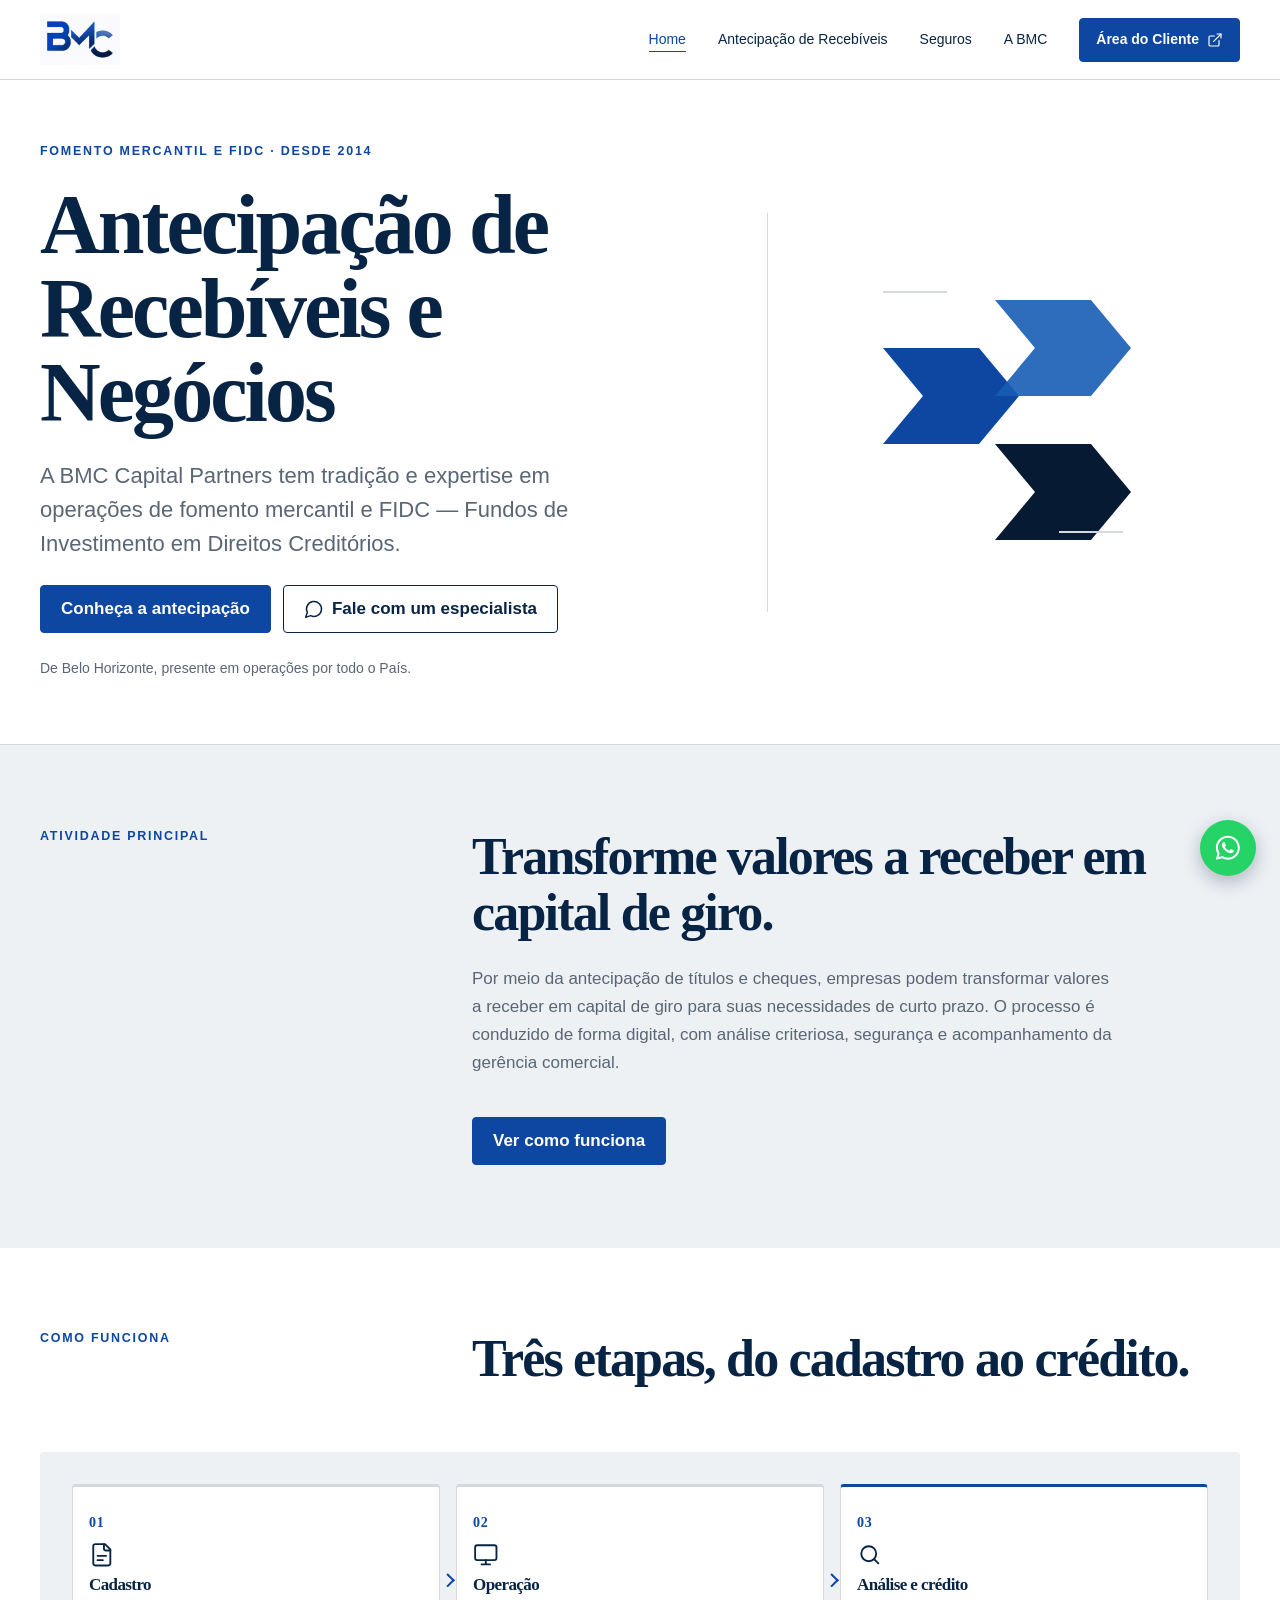
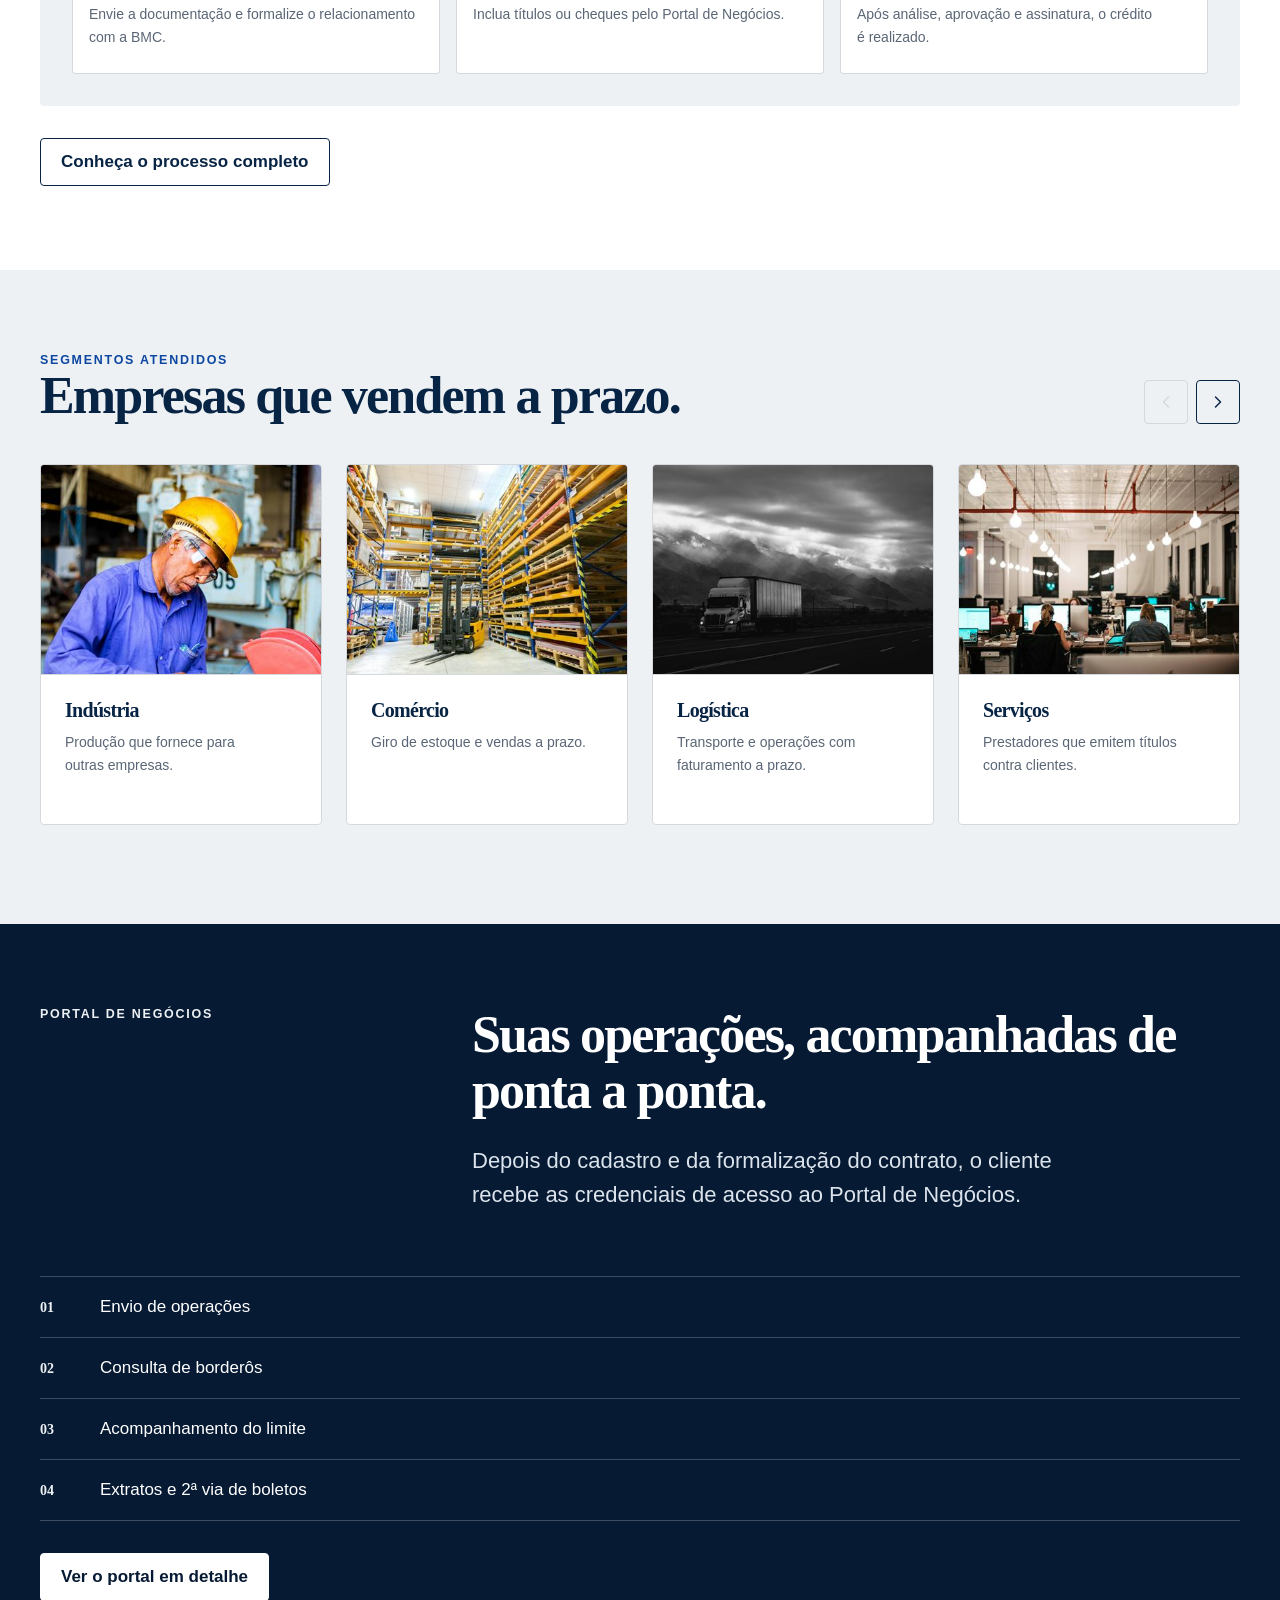
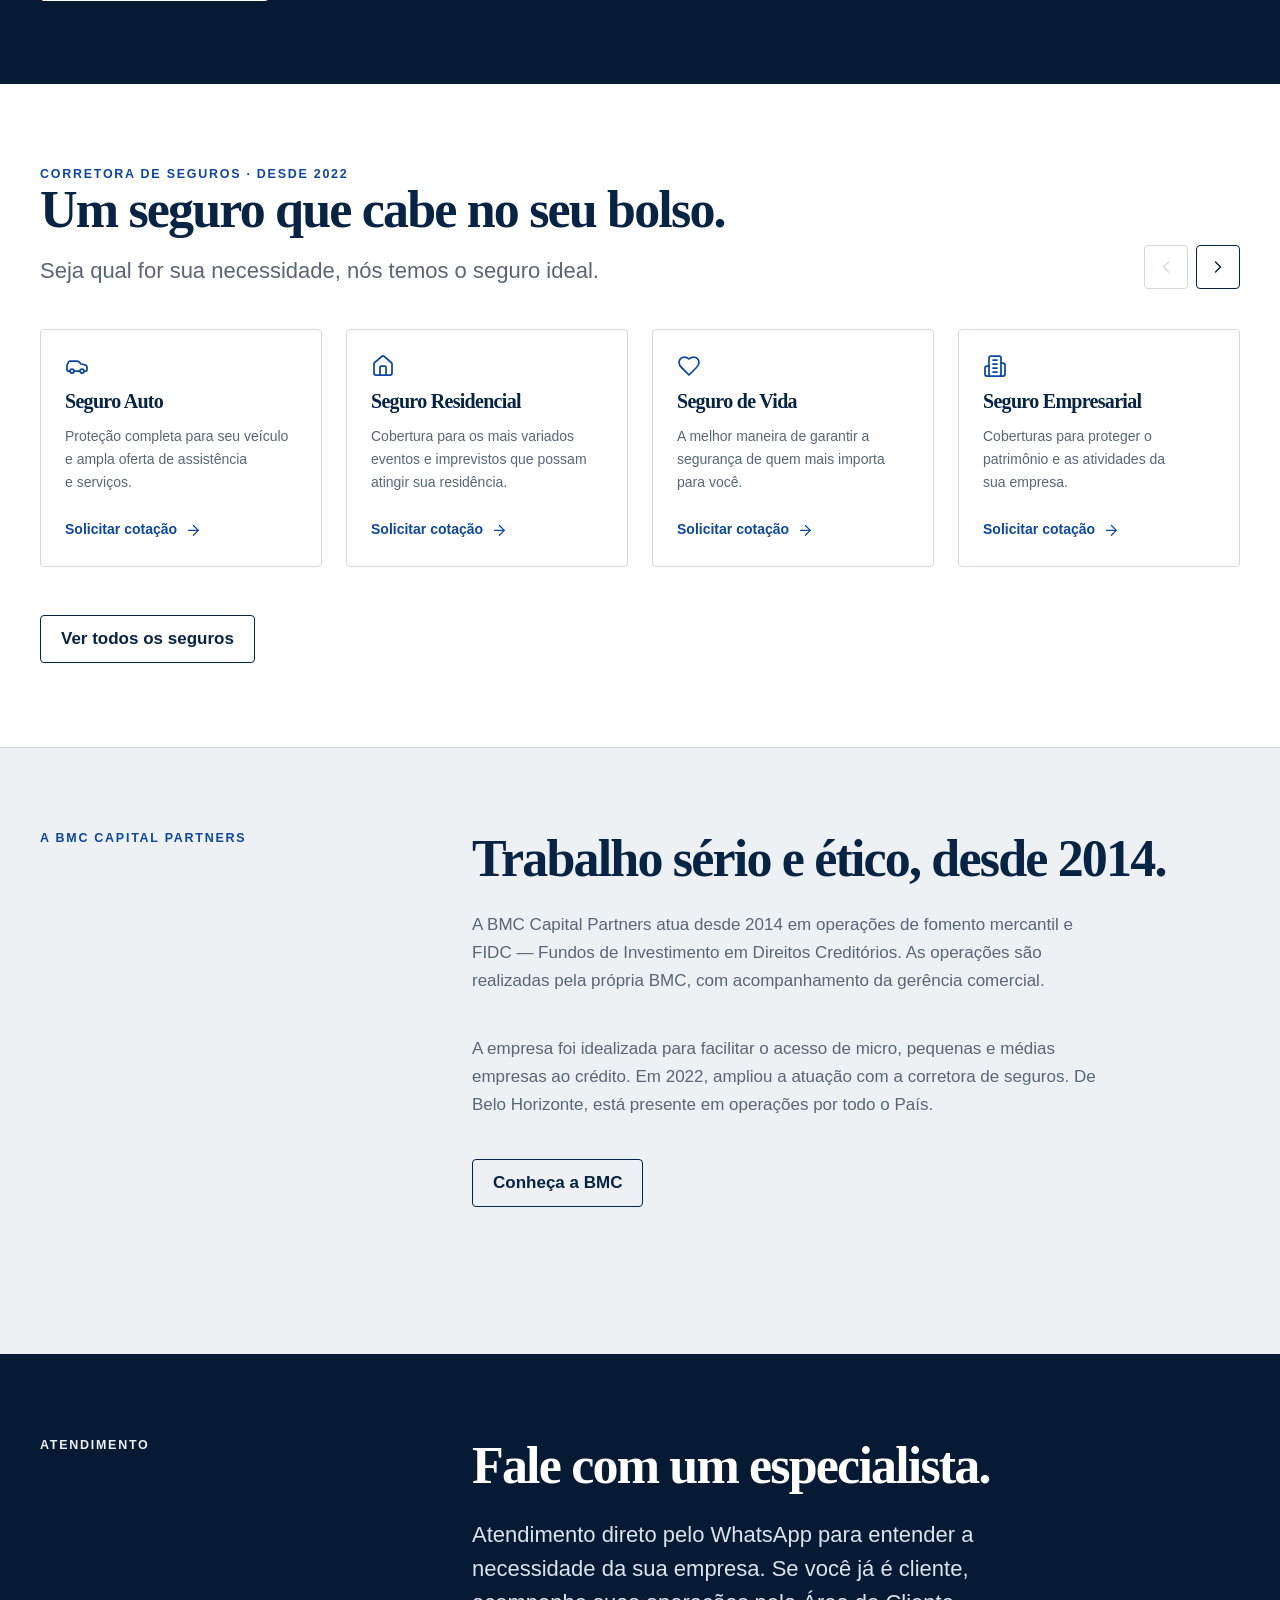
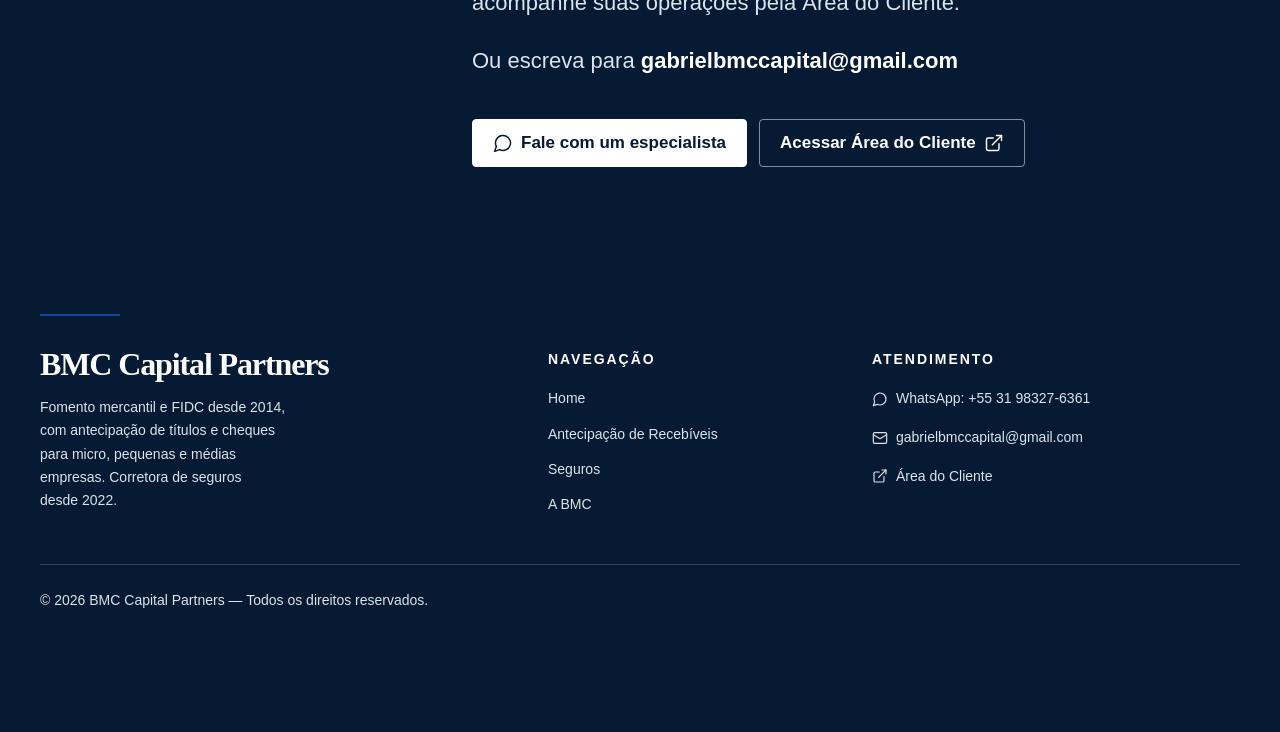
==== commit fb0a890e: "feat: serve as fontes pelo proprio site IBM Plex Sans e Source Serif 4 (licenca SIL OFL, textos em a" ====
--- a/public/index.html
+++ b/public/index.html
@@ -18,11 +18,8 @@
   <link rel="icon" type="image/png" sizes="16x16" href="/assets/images/favicon/favicon-16x16.png">
   <link rel="apple-touch-icon" href="/assets/images/favicon/apple-touch-icon.png">
   <link rel="manifest" href="/assets/images/favicon/site.webmanifest">
-  <link rel="preconnect" href="https://fonts.googleapis.com">
-  <link rel="preconnect" href="https://fonts.gstatic.com" crossorigin>
-  <link rel="stylesheet" href="https://fonts.googleapis.com/css2?family=IBM+Plex+Sans:wght@400;500;600&family=Source+Serif+4:opsz,wght@8..60,400;8..60,500;8..60,600&display=swap">
-  <link rel="stylesheet" href="/assets/css/styles.css?v=af0aa97b">
-  <script src="/assets/js/main.js?v=b581f26b" defer></script>
+  <link rel="stylesheet" href="/assets/css/styles.css?v=3f46e6a4">
+  <script src="/assets/js/main.js?v=b5ebd4da" defer></script>
 </head>
 <body>
   <a class="pular-link" href="#conteudo">Pular para o conteúdo</a>
